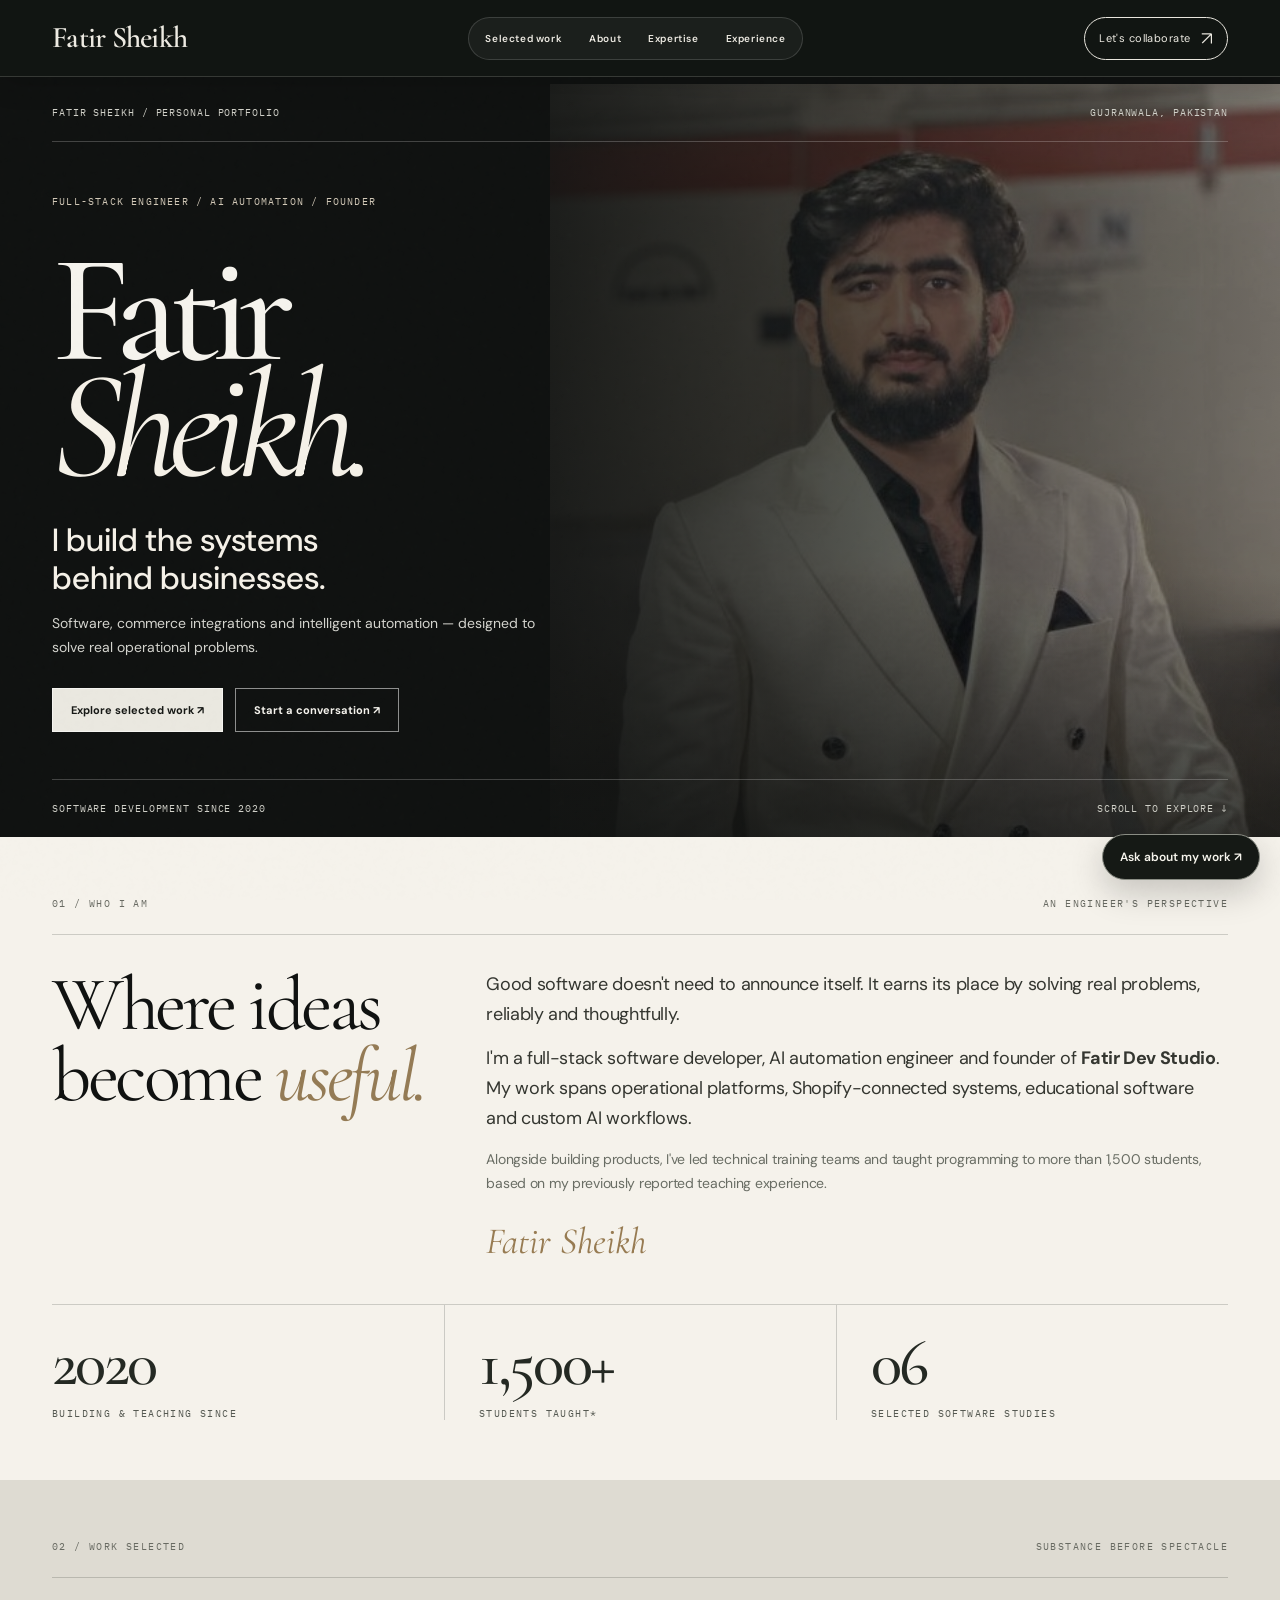
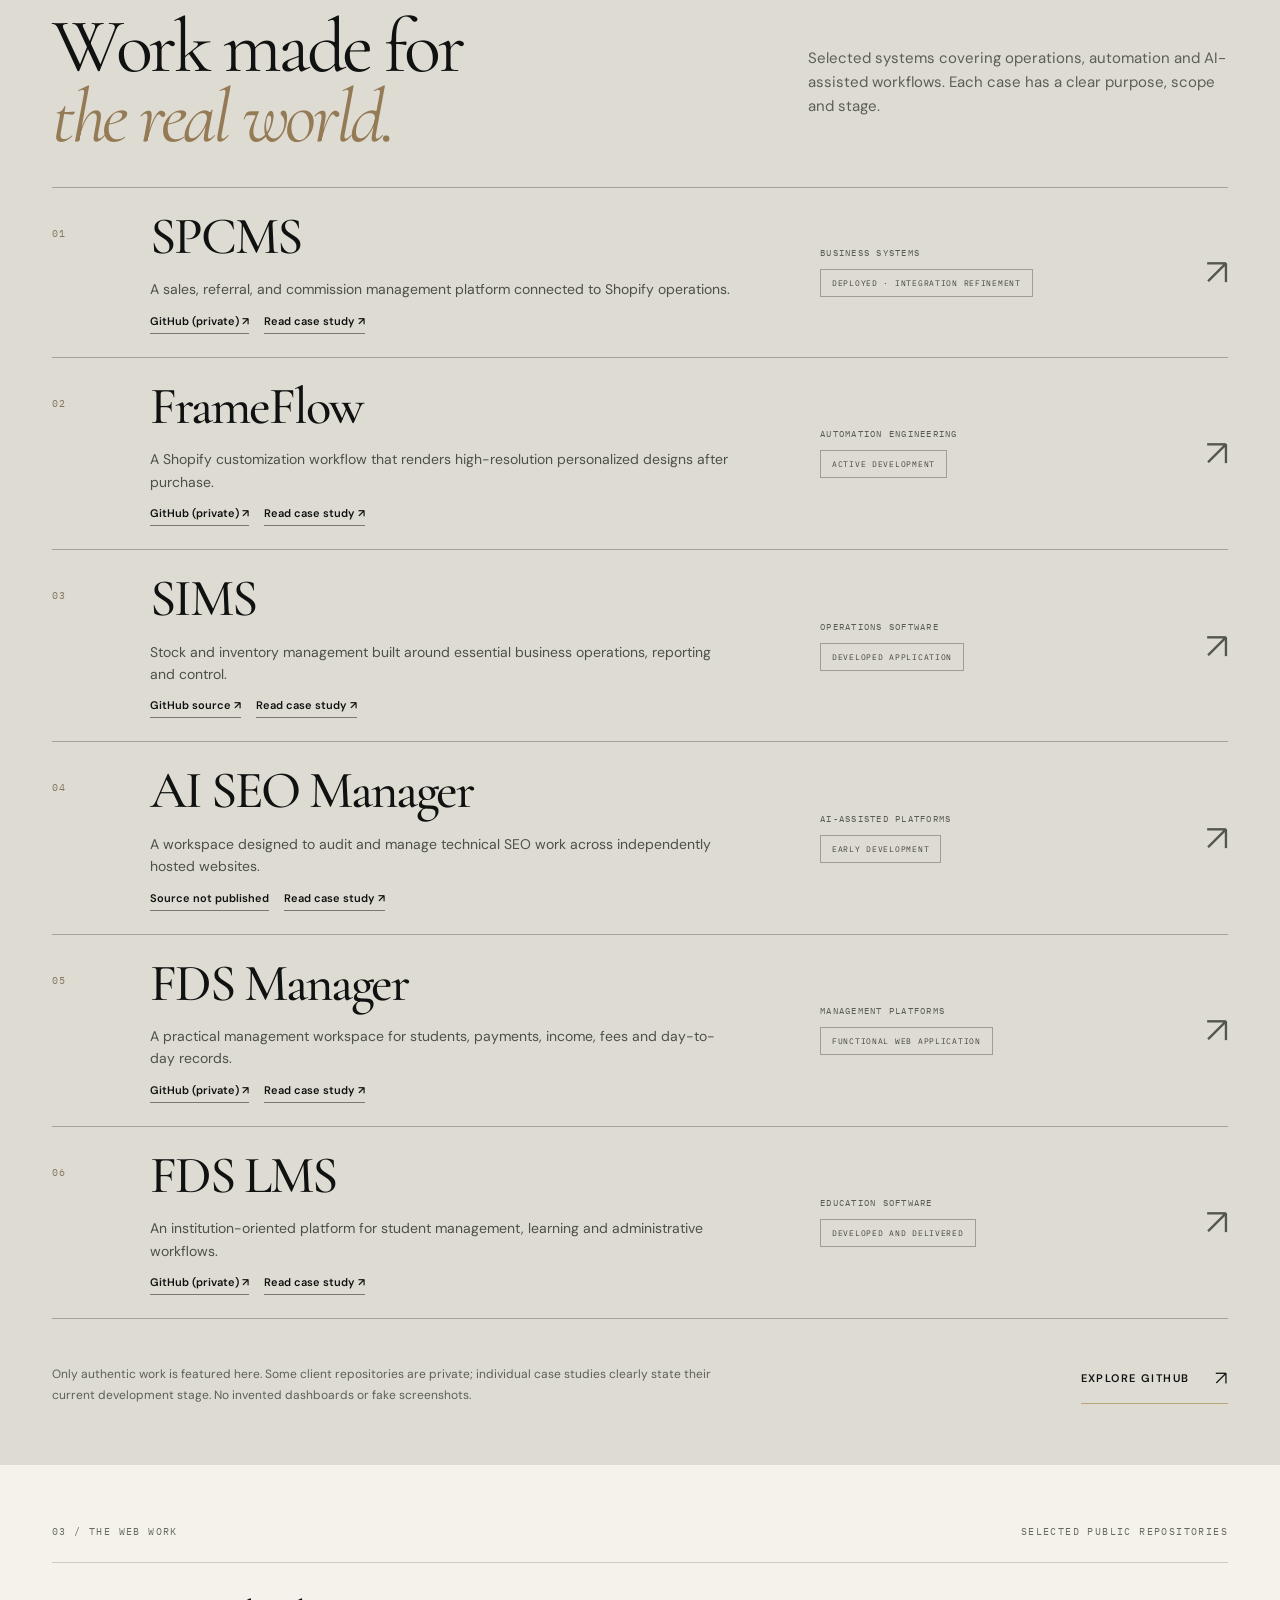
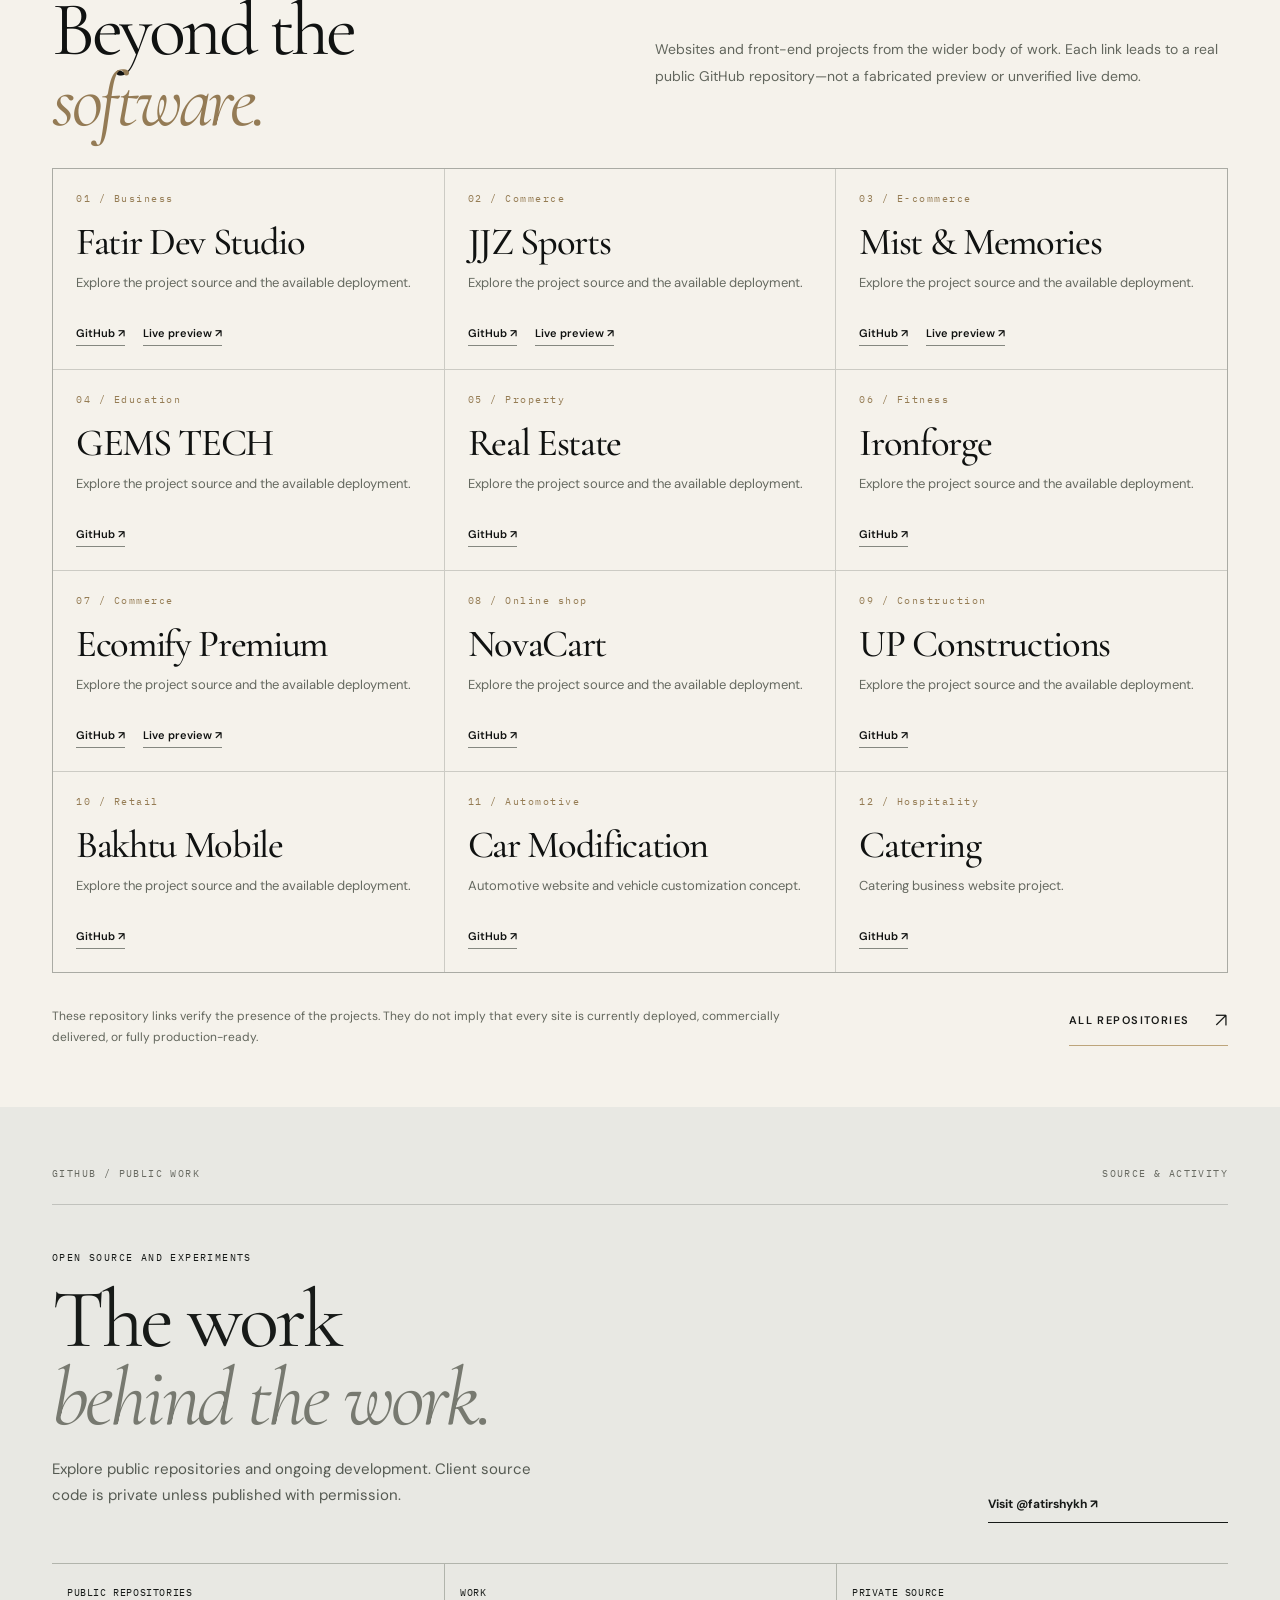
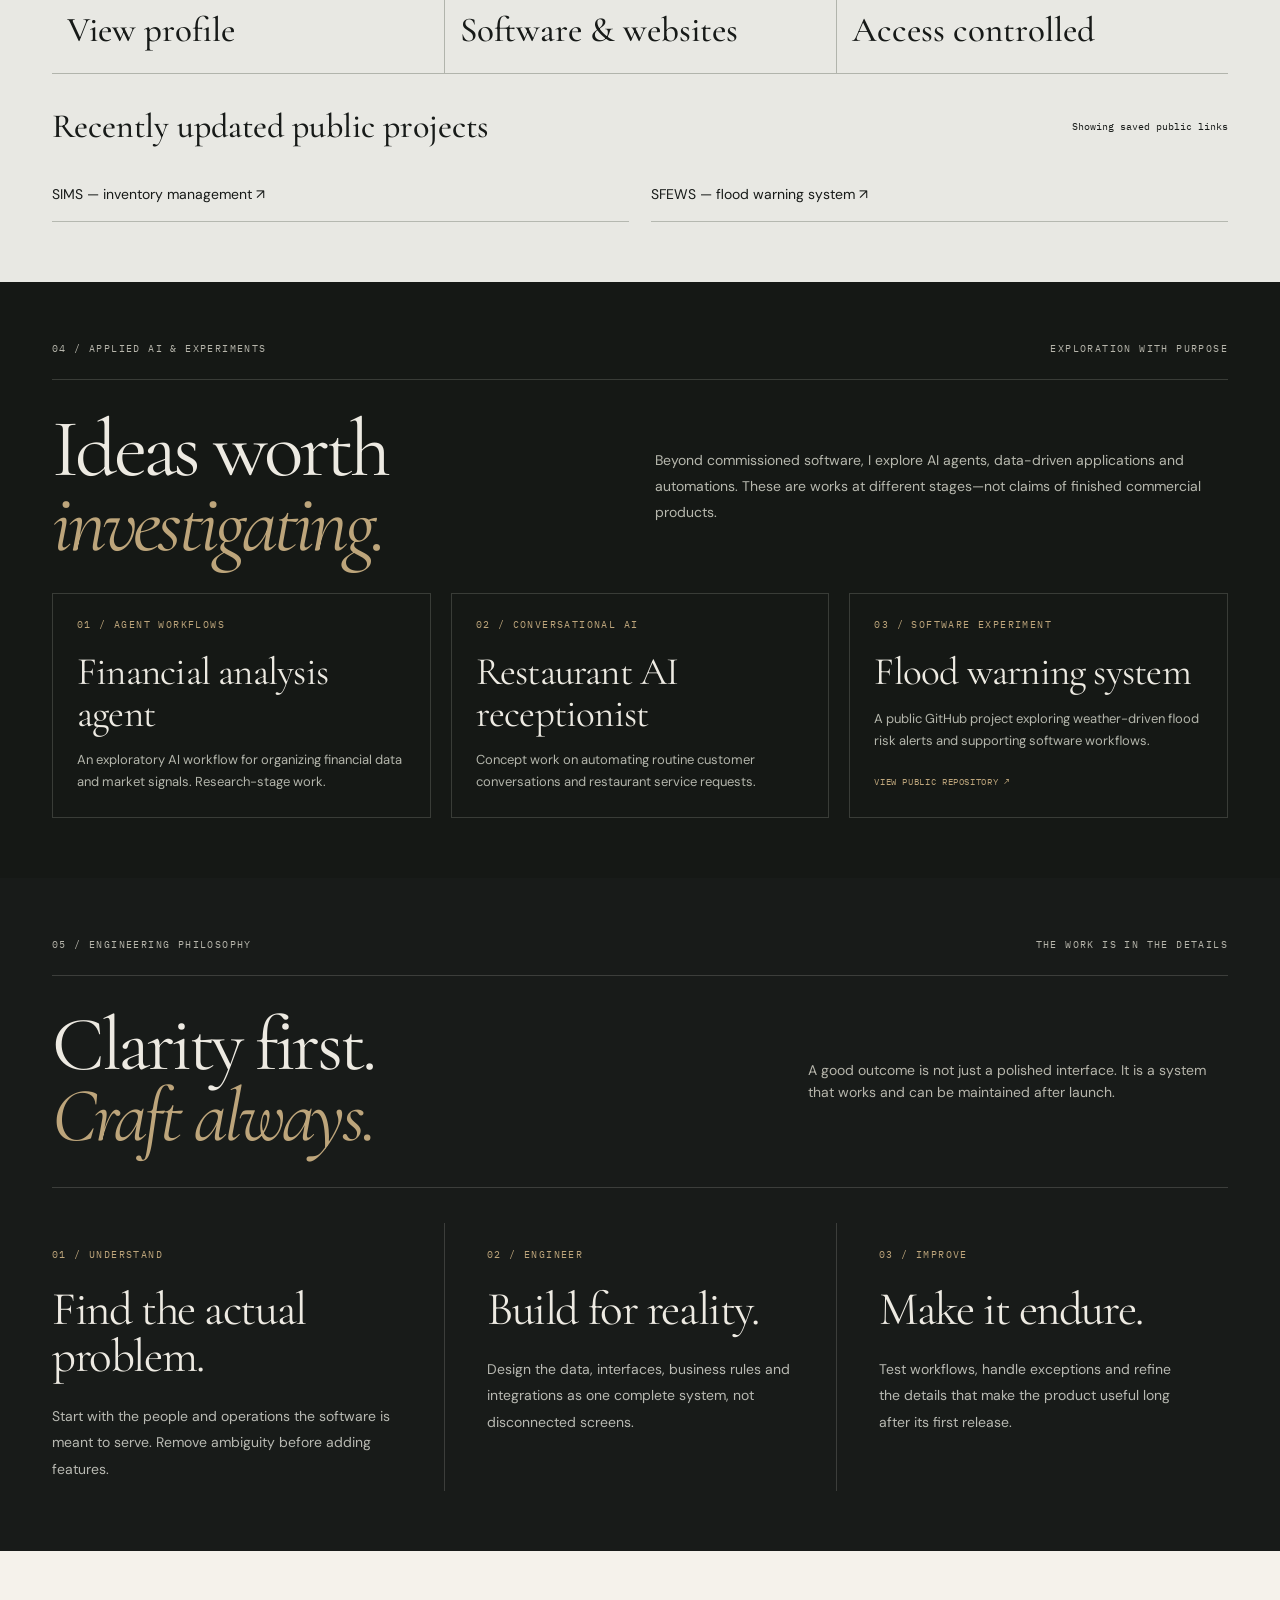
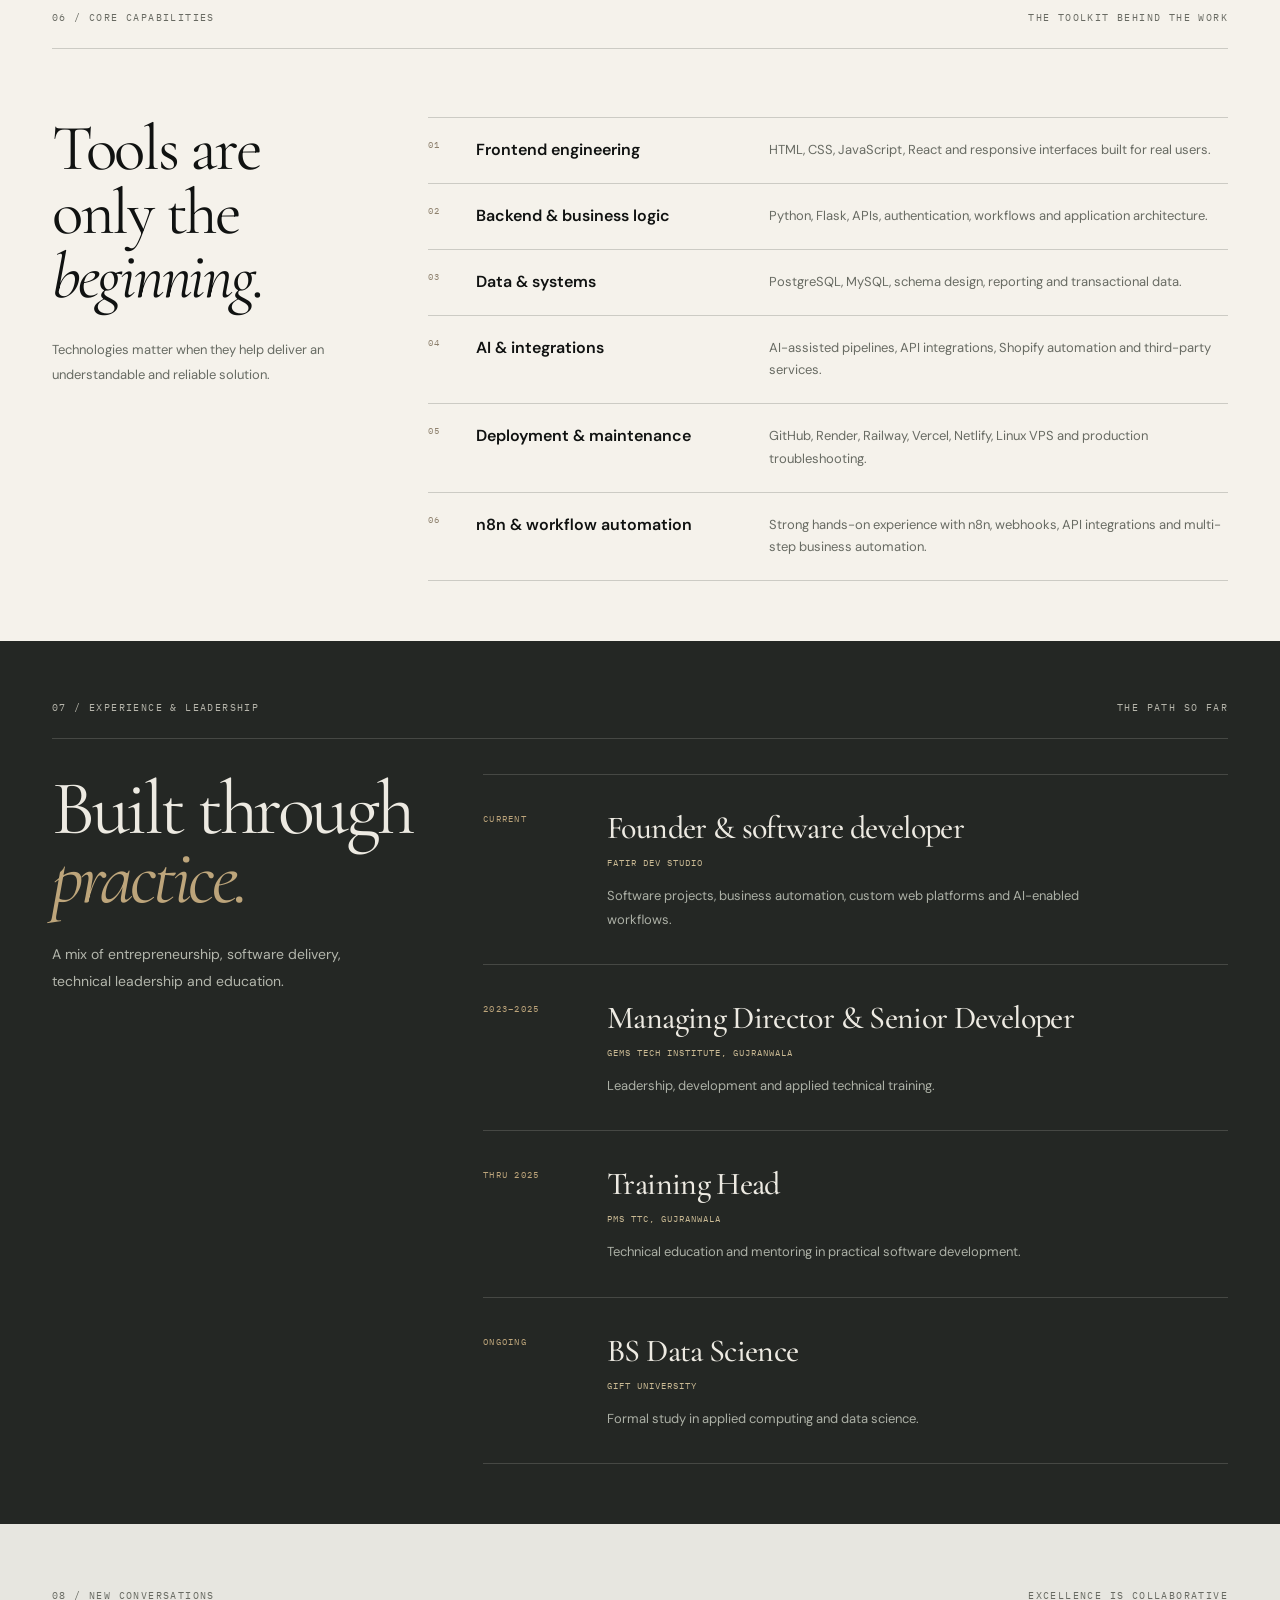
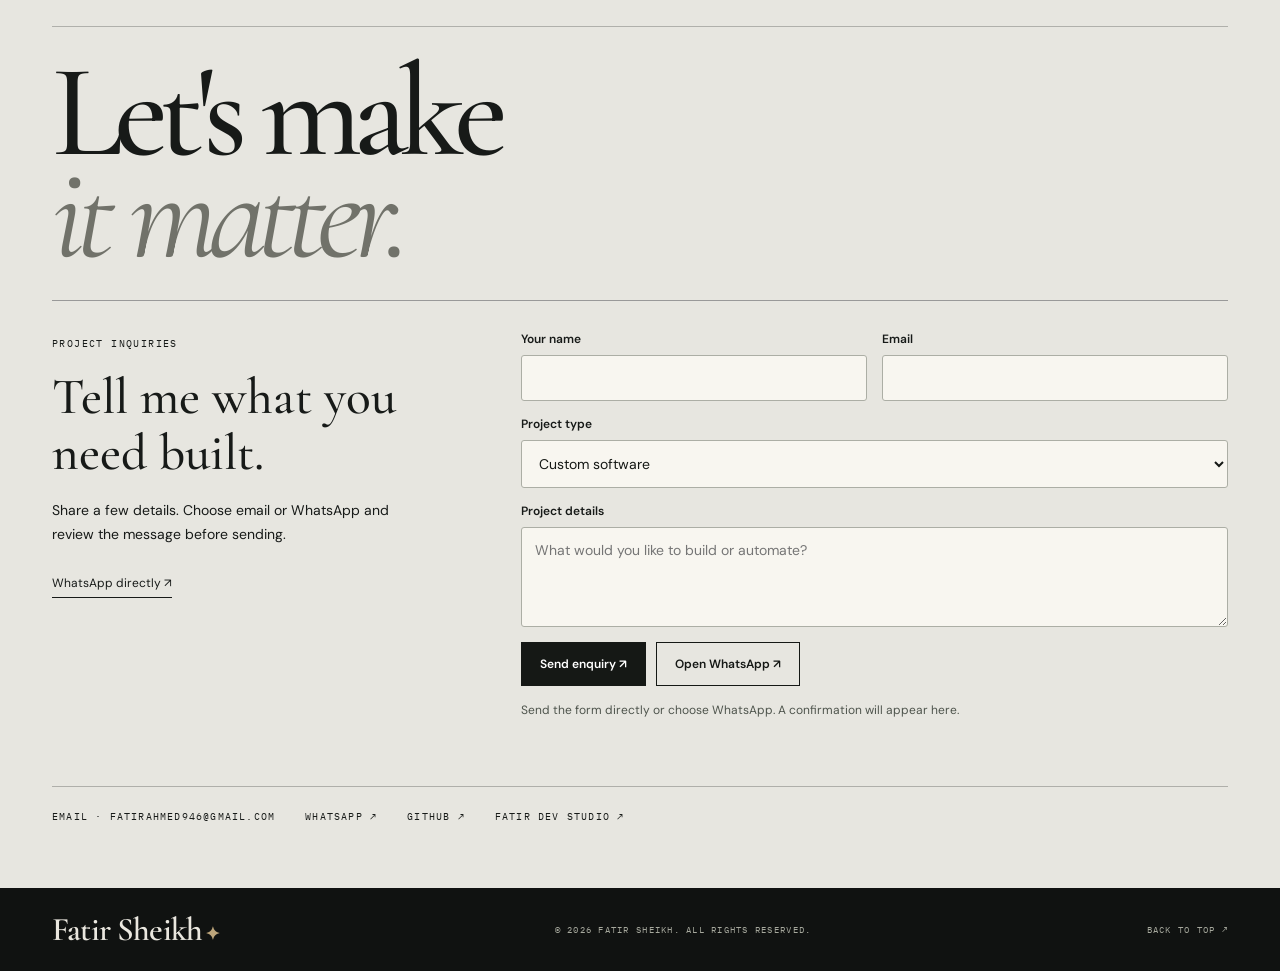
==== index.html @ ef9a8a31 "Launch Fatir Sheikh premium portfolio" ====
<!doctype html>
<html lang="en">
  <head>
    <meta charset="utf-8" />
    <meta name="viewport" content="width=device-width, initial-scale=1" />
    <meta name="theme-color" content="#101211" />
    <title>Fatir Sheikh | Software Engineer, AI Automation &amp; Founder</title>
    <meta
      name="description"
      content="Explore the work of Fatir Sheikh, a software engineer and founder of Fatir Dev Studio. Business software, AI automation, full-stack development and selected case studies."
    />
    <meta name="author" content="Fatir Sheikh" />
    <meta name="robots" content="index,follow,max-image-preview:large" />
    <link rel="canonical" href="https://portfoliofatir.netlify.app/" />
    <meta property="og:type" content="website" />
    <meta
      property="og:site_name"
      content="Fatir Sheikh | Software Engineering"
    />
    <meta
      property="og:title"
      content="Fatir Sheikh | Software Engineer, AI Automation &amp; Founder"
    />
    <meta
      property="og:description"
      content="Explore the work of Fatir Sheikh, a software engineer and founder of Fatir Dev Studio. Business software, AI automation, full-stack development and selected case studies."
    />
    <meta property="og:url" content="https://portfoliofatir.netlify.app/" />
    <meta
      property="og:image"
      content="https://portfoliofatir.netlify.app/assets/img/share-card.png"
    />
    <meta
      property="og:image:alt"
      content="Fatir Sheikh — independent software engineering portfolio"
    />
    <meta name="twitter:card" content="summary_large_image" />
    <meta
      name="twitter:title"
      content="Fatir Sheikh | Software Engineer, AI Automation &amp; Founder"
    />
    <meta
      name="twitter:description"
      content="Explore the work of Fatir Sheikh, a software engineer and founder of Fatir Dev Studio. Business software, AI automation, full-stack development and selected case studies."
    />
    <meta
      name="twitter:image"
      content="https://portfoliofatir.netlify.app/assets/img/share-card.png"
    />
    <link rel="icon" type="image/svg+xml" href="assets/img/favicon.svg" />
    <link rel="preconnect" href="https://fonts.googleapis.com" />
    <link rel="preconnect" href="https://fonts.gstatic.com" crossorigin />
    <link
      href="https://fonts.googleapis.com/css2?family=Cormorant+Garamond:ital,wght@0,400;0,500;0,600;1,400;1,500&family=DM+Sans:wght@400;500;600;700&family=IBM+Plex+Mono:wght@400;500&display=swap"
      rel="stylesheet"
    />
    <link rel="stylesheet" href="assets/css/styles.css" />
    <script type="application/ld+json">
      {
        "@context": "https://schema.org",
        "@graph": [
          {
            "@type": "Person",
            "@id": "https://portfoliofatir.netlify.app/#fatir",
            "name": "Fatir Sheikh",
            "url": "https://portfoliofatir.netlify.app/",
            "email": "fatirahmed946@gmail.com",
            "jobTitle": "Software Engineer and AI Automation Developer",
            "worksFor": {
              "@type": "Organization",
              "name": "Fatir Dev Studio",
              "url": "https://fatirdevstudio.netlify.app/"
            },
            "knowsAbout": [
              "Software engineering",
              "Full-stack development",
              "AI automation",
              "Python",
              "Flask",
              "SQL",
              "JavaScript"
            ],
            "sameAs": ["https://github.com/fatirshykh"]
          },
          {
            "@type": "WebSite",
            "@id": "https://portfoliofatir.netlify.app/#website",
            "url": "https://portfoliofatir.netlify.app/",
            "name": "Fatir Sheikh \u2014 Software Engineer",
            "inLanguage": "en"
          },
          {
            "@type": "ProfilePage",
            "@id": "https://portfoliofatir.netlify.app/#page",
            "url": "https://portfoliofatir.netlify.app/",
            "name": "Fatir Sheikh | Software Engineer, AI Automation & Founder",
            "isPartOf": {
              "@id": "https://portfoliofatir.netlify.app/#website"
            },
            "about": { "@id": "https://portfoliofatir.netlify.app/#fatir" }
          }
        ]
      }
    </script>
  </head>
  <body>
    <a class="skip" href="#main">Skip to content</a>
    <div class="progress" data-progress aria-hidden="true"></div>
    <header class="site-header">
      <div class="container nav-inner">
        <a
          href="index.html#top"
          class="signature"
          aria-label="Fatir Sheikh, home"
          >Fatir Sheikh<span>✦</span></a
        >
        <nav class="nav-links" aria-label="Main navigation">
          <a href="index.html#work">Selected work</a
          ><a href="index.html#about">About</a
          ><a href="index.html#expertise">Expertise</a
          ><a href="index.html#journey">Experience</a>
        </nav>
        <div class="nav-action">
          <a href="index.html#contact" class="nav-contact"
            >Let's collaborate <span aria-hidden="true">↗</span></a
          ><button
            class="menu-toggle"
            aria-label="Open navigation"
            aria-expanded="false"
            aria-controls="mobileLinks"
            data-menu-toggle
          >
            <svg
              width="21"
              height="21"
              viewBox="0 0 21 21"
              fill="none"
              aria-hidden="true"
            >
              <path
                d="M1 7h19M1 14h19"
                stroke="currentColor"
                stroke-width="1.5"
              />
            </svg>
          </button>
        </div>
      </div>
      <nav
        class="mobile-links"
        id="mobileLinks"
        data-mobile-links
        aria-label="Mobile navigation"
      >
        <a href="index.html#work">Selected work</a
        ><a href="index.html#about">About</a
        ><a href="index.html#expertise">Expertise</a
        ><a href="index.html#journey">Experience</a
        ><a href="index.html#contact">Contact</a>
      </nav>
    </header>
    <main id="main">
      <!-- FATIR_V3_SAFE_PATCH -->
      <section class="hero hero-v3" id="top" aria-labelledby="heroTitle">
        <div class="hero-v3-photo">
          <img
            src="assets/img/fatir-portrait.jpeg"
            alt="Fatir Sheikh — software engineer"
            fetchpriority="high"
          />
        </div>
        <div class="hero-v3-shade" aria-hidden="true"></div>
        <div class="container hero-v3-inner">
          <div class="hero-v3-meta">
            <span>FATIR SHEIKH / PERSONAL PORTFOLIO</span
            ><span>GUJRANWALA, PAKISTAN</span>
          </div>
          <div class="hero-v3-copy">
            <span class="hero-v3-label"
              >FULL-STACK ENGINEER / AI AUTOMATION / FOUNDER</span
            >
            <h1 id="heroTitle">Fatir<br /><em>Sheikh.</em></h1>
            <p class="hero-v3-statement">
              I build the systems<br />behind businesses.
            </p>
            <p class="hero-v3-description">
              Software, commerce integrations and intelligent automation —
              designed to solve real operational problems.
            </p>
            <div class="hero-v3-buttons">
              <a href="#work">Explore selected work ↗</a
              ><a href="#contact">Start a conversation ↗</a>
            </div>
          </div>
          <div class="hero-v3-bottom">
            <span>SOFTWARE DEVELOPMENT SINCE 2020</span
            ><span>SCROLL TO EXPLORE ↓</span>
          </div>
        </div>
      </section>
      <section class="intro-section" id="about" aria-labelledby="about-title">
        <div class="container">
          <div class="section-topline">
            <span class="mono">01 / WHO I AM</span
            ><span class="mono">AN ENGINEER'S PERSPECTIVE</span>
          </div>
          <div class="intro-grid">
            <h2 id="about-title" data-reveal>
              Where ideas<br />become <em>useful.</em>
            </h2>
            <div class="intro-content" data-reveal>
              <p>
                Good software doesn't need to announce itself. It earns its
                place by solving real problems, reliably and thoughtfully.
              </p>
              <p>
                I'm a full-stack software developer, AI automation engineer and
                founder of <strong>Fatir Dev Studio</strong>. My work spans
                operational platforms, Shopify-connected systems, educational
                software and custom AI workflows.
              </p>
              <p class="bio-note">
                Alongside building products, I've led technical training teams
                and taught programming to more than 1,500 students, based on my
                previously reported teaching experience.
              </p>
              <div class="intro-signature">Fatir Sheikh</div>
            </div>
          </div>
          <div class="fact-strip">
            <div class="fact">
              <strong>2020</strong
              ><span class="mono">BUILDING & TEACHING SINCE</span>
            </div>
            <div class="fact">
              <strong>1,500+</strong><span class="mono">STUDENTS TAUGHT*</span>
            </div>
            <div class="fact">
              <strong>06</strong
              ><span class="mono">SELECTED SOFTWARE STUDIES</span>
            </div>
          </div>
        </div>
      </section>
      <section class="work-section" id="work" aria-labelledby="work-title">
        <div class="container">
          <div class="section-topline">
            <span class="mono">02 / WORK SELECTED</span
            ><span class="mono">SUBSTANCE BEFORE SPECTACLE</span>
          </div>
          <div class="work-heading">
            <h2 class="heading-editorial" id="work-title" data-reveal>
              Work made for<br /><em>the real world.</em>
            </h2>
            <p data-reveal>
              Selected systems covering operations, automation and AI-assisted
              workflows. Each case has a clear purpose, scope and stage.
            </p>
          </div>
          <div class="project-list">
            <article class="project-entry" data-reveal>
              <span class="project-id mono">01</span>
              <div class="project-main">
                <h3><a href="projects/spcms.html">SPCMS</a></h3>
                <p class="project-subtitle">
                  A sales, referral, and commission management platform
                  connected to Shopify operations.
                </p>
                <div class="project-links">
                  <a
                    target="_blank"
                    rel="noopener noreferrer"
                    href="https://github.com/fatirshykh/spcms-ecomify"
                    >GitHub (private) ↗</a
                  ><a href="projects/spcms.html">Read case study ↗</a>
                </div>
              </div>
              <div class="project-class">
                <span class="mono">Business systems</span
                ><span class="pill">Deployed · integration refinement</span>
              </div>
              <a
                class="project-arrow"
                href="projects/spcms.html"
                aria-label="View SPCMS case study"
                >↗</a
              >
            </article>
            <article class="project-entry" data-reveal>
              <span class="project-id mono">02</span>
              <div class="project-main">
                <h3><a href="projects/frameflow.html">FrameFlow</a></h3>
                <p class="project-subtitle">
                  A Shopify customization workflow that renders high-resolution
                  personalized designs after purchase.
                </p>
                <div class="project-links">
                  <a
                    target="_blank"
                    rel="noopener noreferrer"
                    href="https://github.com/fatirshykh/frameflow"
                    >GitHub (private) ↗</a
                  ><a href="projects/frameflow.html">Read case study ↗</a>
                </div>
              </div>
              <div class="project-class">
                <span class="mono">Automation engineering</span
                ><span class="pill">Active development</span>
              </div>
              <a
                class="project-arrow"
                href="projects/frameflow.html"
                aria-label="View FrameFlow case study"
                >↗</a
              >
            </article>
            <article class="project-entry" data-reveal>
              <span class="project-id mono">03</span>
              <div class="project-main">
                <h3><a href="projects/sims.html">SIMS</a></h3>
                <p class="project-subtitle">
                  Stock and inventory management built around essential business
                  operations, reporting and control.
                </p>
                <div class="project-links">
                  <a
                    target="_blank"
                    rel="noopener noreferrer"
                    href="https://github.com/fatirshykh/SIMS"
                    >GitHub source ↗</a
                  ><a href="projects/sims.html">Read case study ↗</a>
                </div>
              </div>
              <div class="project-class">
                <span class="mono">Operations software</span
                ><span class="pill">Developed application</span>
              </div>
              <a
                class="project-arrow"
                href="projects/sims.html"
                aria-label="View SIMS case study"
                >↗</a
              >
            </article>
            <article class="project-entry" data-reveal>
              <span class="project-id mono">04</span>
              <div class="project-main">
                <h3>
                  <a href="projects/ai-seo-manager.html">AI SEO Manager</a>
                </h3>
                <p class="project-subtitle">
                  A workspace designed to audit and manage technical SEO work
                  across independently hosted websites.
                </p>
                <div class="project-links">
                  <span>Source not published</span
                  ><a href="projects/ai-seo-manager.html">Read case study ↗</a>
                </div>
              </div>
              <div class="project-class">
                <span class="mono">AI-assisted platforms</span
                ><span class="pill">Early development</span>
              </div>
              <a
                class="project-arrow"
                href="projects/ai-seo-manager.html"
                aria-label="View AI SEO Manager case study"
                >↗</a
              >
            </article>
            <article class="project-entry" data-reveal>
              <span class="project-id mono">05</span>
              <div class="project-main">
                <h3><a href="projects/fds-manager.html">FDS Manager</a></h3>
                <p class="project-subtitle">
                  A practical management workspace for students, payments,
                  income, fees and day-to-day records.
                </p>
                <div class="project-links">
                  <a
                    target="_blank"
                    rel="noopener noreferrer"
                    href="https://github.com/fatirshykh/fds_ec"
                    >GitHub (private) ↗</a
                  ><a href="projects/fds-manager.html">Read case study ↗</a>
                </div>
              </div>
              <div class="project-class">
                <span class="mono">Management platforms</span
                ><span class="pill">Functional web application</span>
              </div>
              <a
                class="project-arrow"
                href="projects/fds-manager.html"
                aria-label="View FDS Manager case study"
                >↗</a
              >
            </article>
            <article class="project-entry" data-reveal>
              <span class="project-id mono">06</span>
              <div class="project-main">
                <h3><a href="projects/lms.html">FDS LMS</a></h3>
                <p class="project-subtitle">
                  An institution-oriented platform for student management,
                  learning and administrative workflows.
                </p>
                <div class="project-links">
                  <a
                    target="_blank"
                    rel="noopener noreferrer"
                    href="https://github.com/fatirshykh/lms_fds_ecomify"
                    >GitHub (private) ↗</a
                  ><a href="projects/lms.html">Read case study ↗</a>
                </div>
              </div>
              <div class="project-class">
                <span class="mono">Education software</span
                ><span class="pill">Developed and delivered</span>
              </div>
              <a
                class="project-arrow"
                href="projects/lms.html"
                aria-label="View FDS LMS case study"
                >↗</a
              >
            </article>
          </div>
          <div class="work-footer">
            <p>
              Only authentic work is featured here. Some client repositories are
              private; individual case studies clearly state their current
              development stage. No invented dashboards or fake screenshots.
            </p>
            <a
              href="https://github.com/fatirshykh"
              rel="noopener noreferrer"
              target="_blank"
              class="subtle-link"
              >Explore GitHub <span aria-hidden="true">↗</span></a
            >
          </div>
        </div>
      </section>
      <section class="web-work" id="web-work" aria-labelledby="webwork-title">
        <div class="container">
          <div class="section-topline">
            <span class="mono">03 / THE WEB WORK</span
            ><span class="mono">SELECTED PUBLIC REPOSITORIES</span>
          </div>
          <div class="web-head">
            <h2 id="webwork-title" data-reveal>
              Beyond the<br /><em>software.</em>
            </h2>
            <p data-reveal>
              Websites and front-end projects from the wider body of work. Each
              link leads to a real public GitHub repository—not a fabricated
              preview or unverified live demo.
            </p>
          </div>
          <div class="web-grid">
            <article class="web-card" data-reveal>
              <div class="index">01 / Business</div>
              <h3>Fatir Dev Studio</h3>
              <p>Explore the project source and the available deployment.</p>
              <div class="web-links">
                <a
                  href="https://github.com/fatirshykh/fatirdevstudio"
                  target="_blank"
                  rel="noopener noreferrer"
                  >GitHub ↗</a
                ><a
                  href="https://fatirdevstudio.netlify.app/"
                  target="_blank"
                  rel="noopener noreferrer"
                  >Live preview ↗</a
                >
              </div>
            </article>
            <article class="web-card" data-reveal>
              <div class="index">02 / Commerce</div>
              <h3>JJZ Sports</h3>
              <p>Explore the project source and the available deployment.</p>
              <div class="web-links">
                <a
                  href="https://github.com/fatirshykh/jjzsports"
                  target="_blank"
                  rel="noopener noreferrer"
                  >GitHub ↗</a
                ><a
                  href="https://jjzsports.vercel.app/"
                  target="_blank"
                  rel="noopener noreferrer"
                  >Live preview ↗</a
                >
              </div>
            </article>
            <article class="web-card" data-reveal>
              <div class="index">03 / E-commerce</div>
              <h3>Mist &amp; Memories</h3>
              <p>Explore the project source and the available deployment.</p>
              <div class="web-links">
                <a
                  href="https://github.com/fatirshykh/mistandmemories"
                  target="_blank"
                  rel="noopener noreferrer"
                  >GitHub ↗</a
                ><a
                  href="https://mistandmemories.vercel.app/"
                  target="_blank"
                  rel="noopener noreferrer"
                  >Live preview ↗</a
                >
              </div>
            </article>
            <article class="web-card" data-reveal>
              <div class="index">04 / Education</div>
              <h3>GEMS TECH</h3>
              <p>Explore the project source and the available deployment.</p>
              <div class="web-links">
                <a
                  href="https://github.com/fatirshykh/gemsTech"
                  target="_blank"
                  rel="noopener noreferrer"
                  >GitHub ↗</a
                >
              </div>
            </article>
            <article class="web-card" data-reveal>
              <div class="index">05 / Property</div>
              <h3>Real Estate</h3>
              <p>Explore the project source and the available deployment.</p>
              <div class="web-links">
                <a
                  href="https://github.com/fatirshykh/realEstate"
                  target="_blank"
                  rel="noopener noreferrer"
                  >GitHub ↗</a
                >
              </div>
            </article>
            <article class="web-card" data-reveal>
              <div class="index">06 / Fitness</div>
              <h3>Ironforge</h3>
              <p>Explore the project source and the available deployment.</p>
              <div class="web-links">
                <a
                  href="https://github.com/fatirshykh/ironforge"
                  target="_blank"
                  rel="noopener noreferrer"
                  >GitHub ↗</a
                >
              </div>
            </article>
            <article class="web-card" data-reveal>
              <div class="index">07 / Commerce</div>
              <h3>Ecomify Premium</h3>
              <p>Explore the project source and the available deployment.</p>
              <div class="web-links">
                <a
                  href="https://github.com/fatirshykh/ecomify-premium-web"
                  target="_blank"
                  rel="noopener noreferrer"
                  >GitHub ↗</a
                ><a
                  href="https://ecomify-premium-web.vercel.app/"
                  target="_blank"
                  rel="noopener noreferrer"
                  >Live preview ↗</a
                >
              </div>
            </article>
            <article class="web-card" data-reveal>
              <div class="index">08 / Online shop</div>
              <h3>NovaCart</h3>
              <p>Explore the project source and the available deployment.</p>
              <div class="web-links">
                <a
                  href="https://github.com/fatirshykh/novaCart"
                  target="_blank"
                  rel="noopener noreferrer"
                  >GitHub ↗</a
                >
              </div>
            </article>
            <article class="web-card" data-reveal>
              <div class="index">09 / Construction</div>
              <h3>UP Constructions</h3>
              <p>Explore the project source and the available deployment.</p>
              <div class="web-links">
                <a
                  href="https://github.com/fatirshykh/UpConstructions"
                  target="_blank"
                  rel="noopener noreferrer"
                  >GitHub ↗</a
                >
              </div>
            </article>
            <article class="web-card" data-reveal>
              <div class="index">10 / Retail</div>
              <h3>Bakhtu Mobile</h3>
              <p>Explore the project source and the available deployment.</p>
              <div class="web-links">
                <a
                  href="https://github.com/fatirshykh/bakhtumobile"
                  target="_blank"
                  rel="noopener noreferrer"
                  >GitHub ↗</a
                >
              </div>
            </article>
          <article class="web-card" data-reveal>
  <div class="index">11 / Automotive</div>
  <h3>Car Modification</h3>
  <p>Automotive website and vehicle customization concept.</p>
  <div class="web-links">
    <a href="https://github.com/fatirshykh/CarModification" target="_blank" rel="noopener noreferrer">GitHub ↗</a>
  </div>
</article>
<article class="web-card" data-reveal>
  <div class="index">12 / Hospitality</div>
  <h3>Catering</h3>
  <p>Catering business website project.</p>
  <div class="web-links">
    <a href="https://github.com/fatirshykh/catering" target="_blank" rel="noopener noreferrer">GitHub ↗</a>
  </div>
</article>
</div>
          <div class="web-note">
            <p>
              These repository links verify the presence of the projects. They
              do not imply that every site is currently deployed, commercially
              delivered, or fully production-ready.
            </p>
            <a
              class="subtle-link"
              href="https://github.com/fatirshykh?tab=repositories"
              target="_blank"
              rel="noopener noreferrer"
              >All repositories <span aria-hidden="true">↗</span></a
            >
          </div>
        </div>
      </section>
      <section class="github-section" id="github" aria-labelledby="githubTitle">
        <div class="container">
          <div class="section-topline">
            <span class="mono">GITHUB / PUBLIC WORK</span
            ><span class="mono">SOURCE & ACTIVITY</span>
          </div>
          <div class="github-top">
            <div>
              <span class="mono">OPEN SOURCE AND EXPERIMENTS</span>
              <h2 id="githubTitle">The work<br /><em>behind the work.</em></h2>
              <p>
                Explore public repositories and ongoing development. Client
                source code is private unless published with permission.
              </p>
            </div>
            <a
              class="github-profile"
              href="https://github.com/fatirshykh"
              target="_blank"
              rel="noopener noreferrer"
              >Visit @fatirshykh ↗</a
            >
          </div>
          <div class="github-numbers">
            <div>
              <span>PUBLIC REPOSITORIES</span
              ><strong data-github-count>View profile</strong>
            </div>
            <div><span>WORK</span><strong>Software & websites</strong></div>
            <div>
              <span>PRIVATE SOURCE</span><strong>Access controlled</strong>
            </div>
          </div>
          <div class="github-list-heading">
            <h3>Recently updated public projects</h3>
            <small data-github-status>Loading when connected</small>
          </div>
          <div class="github-list" data-github-list>
            <a
              href="https://github.com/fatirshykh/SIMS"
              target="_blank"
              rel="noopener noreferrer"
              >SIMS — inventory management ↗</a
            >
            <a
              href="https://github.com/fatirshykh/SFEWS"
              target="_blank"
              rel="noopener noreferrer"
              >SFEWS — flood warning system ↗</a
            >
          </div>
        </div>
      </section>
      <section class="lab-section" id="ai-lab" aria-labelledby="lab-title">
        <div class="container">
          <div class="section-topline light">
            <span class="mono">04 / APPLIED AI & EXPERIMENTS</span
            ><span class="mono">EXPLORATION WITH PURPOSE</span>
          </div>
          <div class="lab-head">
            <h2 id="lab-title" data-reveal>
              Ideas worth<br /><em>investigating.</em>
            </h2>
            <p data-reveal>
              Beyond commissioned software, I explore AI agents, data-driven
              applications and automations. These are works at different
              stages—not claims of finished commercial products.
            </p>
          </div>
          <div class="lab-list">
            <article class="lab-item" data-reveal>
              <span class="mono">01 / AGENT WORKFLOWS</span>
              <h3>Financial analysis agent</h3>
              <p>
                An exploratory AI workflow for organizing financial data and
                market signals. Research-stage work.
              </p>
            </article>
            <article class="lab-item" data-reveal>
              <span class="mono">02 / CONVERSATIONAL AI</span>
              <h3>Restaurant AI receptionist</h3>
              <p>
                Concept work on automating routine customer conversations and
                restaurant service requests.
              </p>
            </article>
            <article class="lab-item" data-reveal>
              <span class="mono">03 / SOFTWARE EXPERIMENT</span>
              <h3>Flood warning system</h3>
              <p>
                A public GitHub project exploring weather-driven flood risk
                alerts and supporting software workflows.
              </p>
              <a
                class="lab-link"
                href="https://github.com/fatirshykh/SFEWS"
                target="_blank"
                rel="noopener noreferrer"
                >View public repository ↗</a
              >
            </article>
          </div>
        </div>
      </section>
      <section class="approach-section" aria-labelledby="approach-title">
        <div class="container">
          <div class="section-topline light">
            <span class="mono">05 / ENGINEERING PHILOSOPHY</span
            ><span class="mono">THE WORK IS IN THE DETAILS</span>
          </div>
          <div class="approach-heading">
            <h2 class="heading-editorial" id="approach-title" data-reveal>
              Clarity first.<br /><em>Craft always.</em>
            </h2>
            <p data-reveal>
              A good outcome is not just a polished interface. It is a system
              that works and can be maintained after launch.
            </p>
          </div>
          <div class="approach-grid">
            <article class="approach-item" data-reveal>
              <span class="num mono">01 / UNDERSTAND</span>
              <h3>Find the actual problem.</h3>
              <p>
                Start with the people and operations the software is meant to
                serve. Remove ambiguity before adding features.
              </p>
            </article>
            <article class="approach-item" data-reveal>
              <span class="num mono">02 / ENGINEER</span>
              <h3>Build for reality.</h3>
              <p>
                Design the data, interfaces, business rules and integrations as
                one complete system, not disconnected screens.
              </p>
            </article>
            <article class="approach-item" data-reveal>
              <span class="num mono">03 / IMPROVE</span>
              <h3>Make it endure.</h3>
              <p>
                Test workflows, handle exceptions and refine the details that
                make the product useful long after its first release.
              </p>
            </article>
          </div>
        </div>
      </section>
      <section
        class="capabilities"
        id="expertise"
        aria-labelledby="expertise-title"
      >
        <div class="container">
          <div class="section-topline">
            <span class="mono">06 / CORE CAPABILITIES</span
            ><span class="mono">THE TOOLKIT BEHIND THE WORK</span>
          </div>
          <div class="cap-grid">
            <div class="cap-intro" data-reveal>
              <h2 id="expertise-title">
                Tools are<br />only the<br /><em>beginning.</em>
              </h2>
              <p>
                Technologies matter when they help deliver an understandable and
                reliable solution.
              </p>
            </div>
            <div class="cap-stack">
              <div class="cap-row" data-reveal>
                <span>01</span>
                <h3>Frontend engineering</h3>
                <p>
                  HTML, CSS, JavaScript, React and responsive interfaces built
                  for real users.
                </p>
              </div>
              <div class="cap-row" data-reveal>
                <span>02</span>
                <h3>Backend & business logic</h3>
                <p>
                  Python, Flask, APIs, authentication, workflows and application
                  architecture.
                </p>
              </div>
              <div class="cap-row" data-reveal>
                <span>03</span>
                <h3>Data & systems</h3>
                <p>
                  PostgreSQL, MySQL, schema design, reporting and transactional
                  data.
                </p>
              </div>
              <div class="cap-row" data-reveal>
                <span>04</span>
                <h3>AI & integrations</h3>
                <p>
                  AI-assisted pipelines, API integrations, Shopify automation
                  and third-party services.
                </p>
              </div>
              <div class="cap-row" data-reveal>
                <span>05</span>
                <h3>Deployment & maintenance</h3>
                <p>
                  GitHub, Render, Railway, Vercel, Netlify, Linux VPS and
                  production troubleshooting.
                </p>
              </div>
<div class="cap-row" data-reveal><span>06</span><h3>n8n & workflow automation</h3><p>Strong hands-on experience with n8n, webhooks, API integrations and multi-step business automation.</p></div>
            </div>
          </div>
        </div>
      </section>
      <section class="journey" id="journey" aria-labelledby="journey-title">
        <div class="container">
          <div class="section-topline light">
            <span class="mono">07 / EXPERIENCE & LEADERSHIP</span
            ><span class="mono">THE PATH SO FAR</span>
          </div>
          <div class="journey-grid">
            <div class="journey-copy" data-reveal>
              <h2 id="journey-title">Built through<br /><em>practice.</em></h2>
              <p>
                A mix of entrepreneurship, software delivery, technical
                leadership and education.
              </p>
            </div>
            <div class="journey-list">
              <article class="journey-item" data-reveal>
                <span class="mono">CURRENT</span>
                <div>
                  <h3>Founder & software developer</h3>
                  <div class="place">Fatir Dev Studio</div>
                  <p>
                    Software projects, business automation, custom web platforms
                    and AI-enabled workflows.
                  </p>
                </div>
              </article>
              <article class="journey-item" data-reveal>
                <span class="mono">2023–2025</span>
                <div>
                  <h3>Managing Director & Senior Developer</h3>
                  <div class="place">GEMS TECH Institute, Gujranwala</div>
                  <p>Leadership, development and applied technical training.</p>
                </div>
              </article>
              <article class="journey-item" data-reveal>
                <span class="mono">THRU 2025</span>
                <div>
                  <h3>Training Head</h3>
                  <div class="place">PMS TTC, Gujranwala</div>
                  <p>
                    Technical education and mentoring in practical software
                    development.
                  </p>
                </div>
              </article>
              <article class="journey-item" data-reveal>
                <span class="mono">ONGOING</span>
                <div>
                  <h3>BS Data Science</h3>
                  <div class="place">GIFT University</div>
                  <p>Formal study in applied computing and data science.</p>
                </div>
              </article>
            </div>
          </div>
        </div>
      </section>
      <section class="contact" id="contact" aria-labelledby="contact-title">
        <div class="container">
          <div class="section-topline">
            <span class="mono">08 / NEW CONVERSATIONS</span
            ><span class="mono">EXCELLENCE IS COLLABORATIVE</span>
          </div>
          <div class="contact-heading" data-reveal>
            <h2 id="contact-title">Let's make<br /><em>it matter.</em></h2>
          </div>
          <!-- FATIR_V4_STABLE -->
<div class="contact-workspace">
  <div class="contact-copy">
    <span class="mono">PROJECT INQUIRIES</span>
    <h3>Tell me what you need built.</h3>
    <p>Share a few details. Choose email or WhatsApp and review the message before sending.</p>
    <a href="https://wa.me/923348122659" target="_blank" rel="noopener noreferrer">WhatsApp directly ↗</a>
  </div>

  <form id="fatirContactForm" class="contact-form" method="POST" action="https://api.web3forms.com/submit"><input type="hidden" name="access_key" value="bf23436b-3e0a-4acf-b1ee-271481d043df"><input type="hidden" name="subject" value="New Fatir Sheikh Portfolio Enquiry"><input type="hidden" name="from_name" value="Fatir Sheikh Portfolio"><input type="checkbox" name="botcheck" style="display:none" tabindex="-1" aria-hidden="true">
    <div class="contact-two">
      <label>Your name
        <input name="name" id="fatirName" required maxlength="90" autocomplete="name">
      </label>
      <label>Email
        <input name="email" id="fatirEmail" type="email" required maxlength="130" autocomplete="email">
      </label>
    </div>

    <label>Project type
      <select name="project_type" id="fatirType">
        <option>Custom software</option>
        <option>AI / n8n automation</option>
        <option>Website development</option>
        <option>Other enquiry</option>
      </select>
    </label>

    <label>Project details
      <textarea name="message" id="fatirMessage" rows="4" minlength="15" maxlength="1800" required placeholder="What would you like to build or automate?"></textarea>
    </label>

    <div class="contact-actions">
      <button type="submit">Send enquiry ↗</button>
      <button id="fatirWhatsApp" type="button">Open WhatsApp ↗</button>
    </div>

    <p class="contact-note" id="fatirFormStatus" role="status">
      Send the form directly or choose WhatsApp. A confirmation will appear here.
    </p>
  </form>
</div>
          <div class="contact-links">
            <a href="mailto:fatirahmed946@gmail.com"
              >Email · fatirahmed946@gmail.com</a
            ><a
              href="https://wa.me/923348122659"
              target="_blank"
              rel="noopener noreferrer"
              >WhatsApp ↗</a
            ><a
              href="https://github.com/fatirshykh"
              target="_blank"
              rel="noopener noreferrer"
              >GitHub ↗</a
            ><a
              href="https://fatirdevstudio.netlify.app/"
              target="_blank"
              rel="noopener noreferrer"
              >Fatir Dev Studio ↗</a
            >
          </div>
        </div>
      </section>
    </main>
    <footer class="footer">
      <div class="container footer-inner">
        <a class="signature" href="index.html#top">Fatir Sheikh<span>✦</span></a
        ><span class="mono"
          >© <span data-year>2026</span> FATIR SHEIKH. ALL RIGHTS
          RESERVED.</span
        ><a class="mono" href="#top">BACK TO TOP ↗</a>
      </div>
    </footer>
    <script defer src="assets/js/main.js"></script>
  <div class="fatir-chat">
  <button class="chat-toggle" id="fatirChatToggle" type="button" aria-controls="fatirChatPanel" aria-expanded="false">
    Ask about my work ↗
  </button>

  <section class="chat-panel" id="fatirChatPanel" aria-label="Portfolio guide" hidden>
    <div class="chat-head">
      <div>
        <strong>Portfolio guide</strong>
        <small>Automated answers · not live chat</small>
      </div>
      <button id="fatirChatClose" type="button" aria-label="Close chat">×</button>
    </div>

    <div class="chat-log" id="fatirChatLog" role="log" aria-live="polite"></div>

    <div class="chat-quick">
      <button type="button" data-question="software">Software</button>
      <button type="button" data-question="skills">Skills</button>
      <button type="button" data-question="contact">Contact</button>
    </div>

    <form class="chat-send" id="fatirChatForm">
      <input id="fatirChatInput" aria-label="Your question" required maxlength="250" placeholder="Ask about projects or skills">
      <button type="submit" aria-label="Send question">↗</button>
    </form>

    <div class="chat-links">
      <a href="https://wa.me/923348122659" target="_blank" rel="noopener noreferrer">WhatsApp</a>
      <a href="mailto:fatirahmed946@gmail.com">Email</a>
    </div>
  </section>
</div><script defer src="assets/js/portfolio-v5.js"></script></body>
</html>
---- assets/css/styles.css ----
:root {
  --ink: #101211;
  --charcoal: #181b19;
  --coal: #202320;
  --ivory: #edeae2;
  --paper: #f5f2eb;
  --mist: #b6b5ab;
  --gold: #bda57b;
  --gold-bright: #d1bb91;
  --line: rgba(237, 234, 226, 0.17);
  --line-dark: rgba(19, 22, 20, 0.18);
  --max: 1424px;
  --serif: "Cormorant Garamond", Georgia, "Times New Roman", serif;
  --sans: "DM Sans", Arial, sans-serif;
  --mono: "IBM Plex Mono", monospace;
}
*,
*:before,
*:after {
  box-sizing: border-box;
}
html {
  scroll-behavior: smooth;
  scroll-padding-top: 95px;
}
body {
  margin: 0;
  background: var(--ink);
  color: var(--ivory);
  font-family: var(--sans);
  -webkit-font-smoothing: antialiased;
}
a {
  color: inherit;
  text-decoration: none;
}
button {
  font: inherit;
}
img {
  max-width: 100%;
  display: block;
}
::selection {
  background: var(--gold);
  color: var(--ink);
}
:focus-visible {
  outline: 2px solid var(--gold-bright);
  outline-offset: 5px;
}
.container {
  width: min(calc(100% - 104px), var(--max));
  margin: 0 auto;
}
.mono {
  font-family: var(--mono);
  font-size: 10px;
  letter-spacing: 0.14em;
  text-transform: uppercase;
}
.dim {
  color: var(--mist);
}
.gold {
  color: var(--gold);
}
.line-separator {
  height: 1px;
  background: var(--line);
}
.skip {
  position: absolute;
  transform: translateY(-200%);
  background: white;
  color: #101211;
  padding: 14px;
  z-index: 999;
}
.skip:focus {
  transform: translateY(0);
}
.site-header {
  position: fixed;
  top: 0;
  left: 0;
  right: 0;
  z-index: 80;
  border-bottom: 1px solid var(--line);
  background: rgba(16, 18, 17, 0.94);
  backdrop-filter: blur(18px);
  -webkit-backdrop-filter: blur(18px);
  transition:
    background 0.3s,
    box-shadow 0.3s;
}
.site-header.is-scrolled {
  box-shadow: 0 11px 55px rgba(0, 0, 0, 0.14);
}
.nav-inner {
  height: 84px;
  display: flex;
  align-items: center;
  justify-content: space-between;
  gap: 28px;
}
.signature {
  font-family: var(--serif);
  font-weight: 600;
  font-size: 33px;
  line-height: 1;
  letter-spacing: -0.025em;
  white-space: nowrap;
}
.signature span {
  font-family: var(--sans);
  color: var(--gold);
  font-size: 18px;
  margin-left: 3px;
}
.nav-links {
  display: flex;
  align-items: center;
  gap: 46px;
}
.nav-links a,
.nav-link {
  font-size: 11px;
  text-transform: uppercase;
  letter-spacing: 0.18em;
  font-weight: 600;
  transition: color 0.25s;
}
.nav-links a:hover,
.nav-link:hover {
  color: var(--gold);
}
.nav-action {
  display: flex;
  gap: 16px;
  align-items: center;
}
.nav-contact {
  display: flex;
  gap: 20px;
  align-items: center;
  padding: 12px 0;
  font-size: 11px;
  text-transform: uppercase;
  letter-spacing: 0.15em;
  border-bottom: 1px solid var(--gold);
}
.nav-contact span {
  font-size: 19px;
  font-weight: 300;
  line-height: 1;
  transition: transform 0.25s;
}
.nav-contact:hover span {
  transform: translate(3px, -3px);
}
.menu-toggle {
  display: none;
  align-items: center;
  justify-content: center;
  border: 1px solid var(--line);
  width: 44px;
  height: 44px;
  border-radius: 0;
  background: transparent;
  color: var(--ivory);
  cursor: pointer;
}
.mobile-links {
  display: none;
}
.hero {
  padding-top: 84px;
  min-height: 810px;
  min-height: 100svh;
  display: flex;
  flex-direction: column;
  position: relative;
  overflow: hidden;
}
.hero .container {
  flex: 1;
  display: flex;
  flex-direction: column;
}
.hero-head {
  display: flex;
  align-items: center;
  justify-content: space-between;
  gap: 18px;
  padding: 40px 0 34px;
  border-bottom: 1px solid var(--line);
}
.hero-head .index-pair {
  display: flex;
  gap: 18px;
  align-items: center;
}
.hero-head .ornament {
  display: block;
  width: 62px;
  height: 1px;
  background: var(--gold);
}
.hero-stage {
  position: relative;
  min-height: 600px;
  flex: 1;
  display: grid;
  grid-template-columns: minmax(0, 1fr) minmax(260px, 0.4fr);
  align-items: center;
  gap: 45px;
  padding: 76px 0 68px;
}
.hero-copy {
  position: relative;
  z-index: 2;
}
.eyebrow {
  font-family: var(--mono);
  color: var(--gold);
  font-size: 10px;
  letter-spacing: 0.21em;
  text-transform: uppercase;
  display: flex;
  gap: 17px;
  align-items: center;
}
.eyebrow:before {
  content: "";
  display: inline-block;
  width: 24px;
  height: 1px;
  background: var(--gold);
}
.hero h1 {
  font-family: var(--serif);
  font-size: clamp(92px, 10.25vw, 173px);
  font-weight: 400;
  letter-spacing: -0.065em;
  line-height: 0.75;
  margin: 48px 0 42px;
  max-width: 1050px;
}
.hero h1 em {
  font-weight: 400;
  font-style: italic;
  color: var(--gold);
  white-space: nowrap;
}
.hero h1 .short {
  display: block;
}
.hero-desc {
  display: grid;
  grid-template-columns: 40px minmax(0, 455px);
  gap: 20px;
  align-items: start;
}
.hero-desc .cross {
  font-family: var(--serif);
  font-size: 45px;
  color: var(--gold);
  line-height: 1;
}
.hero-desc p {
  font-size: 16px;
  line-height: 1.85;
  color: #c7c7be;
  margin: 0;
}
.hero-desc strong {
  color: var(--ivory);
  font-weight: 600;
}
.hero-controls {
  display: flex;
  align-items: center;
  gap: 48px;
  margin: 37px 0 0 60px;
}
.subtle-link {
  display: inline-flex;
  align-items: center;
  gap: 25px;
  padding-bottom: 12px;
  border-bottom: 1px solid var(--gold);
  font-size: 11px;
  letter-spacing: 0.13em;
  text-transform: uppercase;
  font-weight: 600;
  transition:
    gap 0.25s,
    color 0.25s;
}
.subtle-link:hover {
  gap: 36px;
  color: var(--gold);
}
.subtle-link span {
  font-size: 20px;
  font-weight: 300;
}
.hero-portrait {
  width: 100%;
  height: 585px;
  align-self: center;
  position: relative;
  overflow: hidden;
  background: #252721;
  border: 1px solid rgba(189, 165, 123, 0.36);
  padding: 13px;
  box-shadow: 25px 30px 65px rgba(0, 0, 0, 0.2);
}
.hero-portrait-inner {
  height: 100%;
  width: 100%;
  position: relative;
  background: #252721;
  overflow: hidden;
}
.hero-portrait img {
  height: 100%;
  width: 100%;
  object-fit: cover;
  object-position: 50% 20%;
  filter: grayscale(35%) sepia(12%) saturate(55%) contrast(1.08);
  transition:
    filter 0.6s,
    transform 1.3s;
}
.hero-portrait:hover img {
  filter: grayscale(4%) sepia(7%) saturate(75%);
  transform: scale(1.035);
}
.portrait-fallback {
  display: none;
  position: absolute;
  inset: 0;
  align-items: center;
  justify-content: center;
  font-family: var(--serif);
  font-size: clamp(100px, 13vw, 190px);
  color: var(--gold);
}
.hero-portrait img.has-error {
  display: none;
}
.hero-portrait img.has-error + .portrait-fallback {
  display: flex;
}
.portrait-stripe {
  position: absolute;
  right: 0;
  bottom: 0;
  background: var(--gold);
  color: var(--ink);
  padding: 18px 19px;
  z-index: 2;
}
.portrait-stripe .mono {
  letter-spacing: 0.08em;
  font-size: 9px;
}
.portrait-index {
  position: absolute;
  left: 18px;
  top: 20px;
  color: #ffffff;
  font-family: var(--mono);
  font-size: 9px;
  letter-spacing: 0.14em;
  z-index: 2;
}
.hero-end {
  border-top: 1px solid var(--line);
  padding: 25px 0 28px;
  display: flex;
  justify-content: space-between;
  align-items: center;
  gap: 30px;
}
.hero-end .hero-foot-right {
  display: flex;
  gap: 14px;
  align-items: center;
}
.hero-end .rule {
  width: 34px;
  height: 1px;
  background: var(--gold);
}
.scroll-indicator {
  font-size: 19px;
  color: var(--gold);
}
.intro-section {
  background: var(--paper);
  color: var(--ink);
  padding: 125px 0 128px;
}
.section-topline {
  display: flex;
  justify-content: space-between;
  align-items: center;
  padding-bottom: 24px;
  border-bottom: 1px solid var(--line-dark);
  gap: 24px;
}
.section-topline.light {
  border-color: var(--line);
}
.section-topline .mono {
  color: #686a62;
}
.section-topline.light .mono {
  color: var(--mist);
}
.intro-grid {
  display: grid;
  grid-template-columns: 1.06fr 0.94fr;
  gap: 100px;
  padding-top: 79px;
  align-items: start;
}
.intro-grid h2,
.heading-editorial {
  font-family: var(--serif);
  font-size: clamp(58px, 6vw, 102px);
  font-weight: 400;
  letter-spacing: -0.045em;
  line-height: 0.92;
  margin: 0;
}
.intro-grid h2 em,
.heading-editorial em {
  font-style: italic;
  color: #947b55;
  font-weight: 400;
}
.intro-content {
  padding-top: 14px;
  max-width: 540px;
}
.intro-content p {
  font-size: 18px;
  line-height: 1.85;
  letter-spacing: -0.02em;
  margin: 0 0 25px;
  color: #343630;
}
.intro-content .bio-note {
  font-size: 14px;
  color: #696d64;
}
.intro-signature {
  font-family: var(--serif);
  font-size: 37px;
  font-style: italic;
  color: #977b52;
  margin-top: 24px;
}
.fact-strip {
  display: grid;
  grid-template-columns: repeat(3, 1fr);
  margin-top: 104px;
  border-top: 1px solid var(--line-dark);
}
.fact {
  padding-top: 26px;
}
.fact + .fact {
  border-left: 1px solid var(--line-dark);
  padding-left: 34px;
}
.fact strong {
  display: block;
  font-family: var(--serif);
  font-size: 65px;
  line-height: 1;
  color: #242923;
  font-weight: 500;
  letter-spacing: -0.04em;
}
.fact span {
  display: block;
  margin-top: 11px;
  color: #555952;
}
.work-section {
  background: #dedbd2;
  color: var(--ink);
  padding: 124px 0 130px;
}
.work-heading {
  display: flex;
  align-items: end;
  justify-content: space-between;
  gap: 40px;
  margin: 78px 0 73px;
}
.work-heading h2 {
  max-width: 820px;
}
.work-heading p {
  font-size: 15px;
  line-height: 1.9;
  color: #5b5f57;
  max-width: 285px;
  margin: 0 0 9px;
}
.project-list {
  border-top: 1px solid rgba(17, 20, 18, 0.29);
}
.project-entry {
  display: grid;
  grid-template-columns: 72px minmax(260px, 1fr) minmax(200px, 0.5fr) 60px;
  gap: 26px;
  align-items: center;
  padding: 42px 0;
  border-bottom: 1px solid rgba(17, 20, 18, 0.29);
  position: relative;
  transition:
    padding 0.3s,
    background 0.3s;
}
.project-entry:hover {
  padding-left: 14px;
  padding-right: 14px;
  background: rgba(245, 242, 235, 0.52);
}
.project-entry:focus-within {
  outline: 1px solid var(--gold);
}
.project-id {
  align-self: start;
  color: #837661;
  padding-top: 16px;
}
.project-entry h3 {
  font-family: var(--serif);
  font-size: clamp(39px, 4.1vw, 65px);
  font-weight: 500;
  letter-spacing: -0.038em;
  line-height: 1;
  margin: 0 0 15px;
}
.project-entry h3 a {
  display: inline-block;
}
.project-entry h3 a:hover {
  color: #826c49;
}
.project-subtitle {
  font-size: 14px;
  color: #4c5049;
  line-height: 1.6;
  margin: 0;
  max-width: 580px;
}
.project-class {
  display: flex;
  flex-direction: column;
  gap: 11px;
  align-items: start;
  justify-content: center;
}
.project-class .mono {
  font-size: 9px;
  color: #595d55;
}
.pill {
  border: 1px solid rgba(13, 16, 14, 0.3);
  padding: 8px 11px;
  display: inline-flex;
  align-items: center;
  font-family: var(--mono);
  font-size: 8px;
  letter-spacing: 0.09em;
  text-transform: uppercase;
  color: #44473f;
}
.project-arrow {
  justify-self: end;
  font-family: var(--sans);
  font-size: 37px;
  font-weight: 300;
  transition: transform 0.25s;
  color: #52564e;
}
.project-entry:hover .project-arrow {
  transform: translate(7px, -7px);
  color: #876d46;
}
.work-footer {
  display: flex;
  justify-content: space-between;
  align-items: center;
  gap: 20px;
  margin-top: 45px;
}
.work-footer p {
  color: #5c6058;
  max-width: 690px;
  font-size: 12px;
  line-height: 1.7;
  margin: 0;
}
.work-footer .subtle-link {
  color: var(--ink);
  white-space: nowrap;
}
.eyebrow-wrap {
  display: flex;
  justify-content: space-between;
  align-items: center;
}
.approach-section {
  background: var(--charcoal);
  padding: 132px 0;
}
.approach-heading {
  display: flex;
  gap: 45px;
  justify-content: space-between;
  margin-top: 79px;
  align-items: end;
}
.approach-heading h2 {
  max-width: 900px;
}
.approach-heading h2 em {
  color: var(--gold);
}
.approach-heading p {
  max-width: 300px;
  color: var(--mist);
  font-size: 14px;
  line-height: 1.8;
  margin: 0 0 14px;
}
.approach-grid {
  margin-top: 86px;
  display: grid;
  grid-template-columns: repeat(3, 1fr);
  border-top: 1px solid var(--line);
}
.approach-item {
  padding: 47px 36px 9px 0;
}
.approach-item + .approach-item {
  padding-left: 42px;
  border-left: 1px solid var(--line);
}
.approach-item .num {
  color: var(--gold);
  display: block;
  margin-bottom: 70px;
}
.approach-item h3 {
  font-family: var(--serif);
  font-size: 47px;
  font-weight: 400;
  line-height: 1;
  letter-spacing: -0.03em;
  margin: 0 0 23px;
}
.approach-item p {
  font-size: 14px;
  color: #b8b9b2;
  line-height: 1.9;
  max-width: 380px;
  margin: 0;
}
.capabilities {
  background: var(--paper);
  color: var(--ink);
  padding: 126px 0;
}
.cap-grid {
  display: grid;
  grid-template-columns: 330px minmax(0, 1fr);
  gap: 90px;
  padding-top: 75px;
}
.cap-intro h2 {
  font-family: var(--serif);
  font-size: 65px;
  line-height: 0.98;
  font-weight: 400;
  letter-spacing: -0.035em;
  margin: 0;
}
.cap-intro p {
  font-size: 13px;
  line-height: 1.9;
  color: #676b63;
  margin-top: 30px;
}
.cap-stack {
  border-top: 1px solid var(--line-dark);
}
.cap-row {
  border-bottom: 1px solid var(--line-dark);
  display: grid;
  grid-template-columns: 36px 0.8fr 1fr;
  gap: 20px;
  padding: 28px 0;
  align-items: start;
}
.cap-row span {
  font-size: 9px;
  font-family: var(--mono);
  letter-spacing: 0.1em;
  color: #8e816e;
}
.cap-row h3 {
  font-size: 16px;
  font-weight: 600;
  margin: 0;
}
.cap-row p {
  color: #686b63;
  font-size: 13px;
  line-height: 1.75;
  margin: 0;
}
.journey {
  background: #242724;
  color: var(--ivory);
  padding: 125px 0;
}
.journey-grid {
  display: grid;
  grid-template-columns: 43% 57%;
  gap: 0;
  padding-top: 75px;
}
.journey-copy h2 {
  font-family: var(--serif);
  font-size: clamp(63px, 6vw, 103px);
  line-height: 0.9;
  font-weight: 400;
  margin: 0;
  letter-spacing: -0.045em;
}
.journey-copy em {
  color: var(--gold);
  font-weight: 400;
}
.journey-copy p {
  line-height: 1.9;
  color: #b3b6ac;
  font-size: 14px;
  max-width: 310px;
  margin-top: 29px;
}
.journey-list {
  border-top: 1px solid var(--line);
}
.journey-item {
  display: grid;
  grid-template-columns: 100px 1fr;
  gap: 24px;
  padding: 33px 0;
  border-bottom: 1px solid var(--line);
}
.journey-item .mono {
  color: var(--gold);
  padding-top: 5px;
  font-size: 9px;
}
.journey-item h3 {
  font-family: var(--serif);
  font-size: 32px;
  letter-spacing: -0.02em;
  font-weight: 500;
  margin: 0;
}
.journey-item .place {
  font-family: var(--mono);
  font-size: 9px;
  letter-spacing: 0.11em;
  color: #c9b993;
  margin-top: 10px;
  text-transform: uppercase;
}
.journey-item p {
  font-size: 13px;
  line-height: 1.8;
  color: #acb0a6;
  margin: 16px 0 0;
  max-width: 520px;
}
.contact {
  background: var(--gold);
  color: var(--ink);
  padding: 111px 0 95px;
}
.contact .section-topline {
  border-color: rgba(13, 17, 15, 0.29);
}
.contact-heading {
  padding: 79px 0 58px;
}
.contact h2 {
  font-family: var(--serif);
  font-size: clamp(75px, 10.3vw, 180px);
  font-weight: 500;
  line-height: 0.77;
  letter-spacing: -0.067em;
  margin: 0;
}
.contact h2 em {
  font-style: italic;
  font-weight: 400;
}
.contact-cta {
  display: flex;
  justify-content: space-between;
  align-items: end;
  gap: 40px;
}
.contact-cta p {
  font-size: 16px;
  line-height: 1.7;
  max-width: 340px;
  margin: 0;
}
.contact-cta .email {
  font-family: var(--serif);
  font-size: clamp(25px, 3.1vw, 44px);
  font-weight: 500;
  border-bottom: 1px solid var(--ink);
  padding-bottom: 12px;
  display: inline-flex;
  gap: 40px;
  align-items: center;
}
.contact-cta .email span {
  font-size: 24px;
}
.contact-links {
  display: flex;
  flex-wrap: wrap;
  gap: 30px;
  margin-top: 90px;
  padding-top: 23px;
  border-top: 1px solid rgba(16, 18, 17, 0.26);
}
.contact-links a {
  font-family: var(--mono);
  font-size: 10px;
  letter-spacing: 0.12em;
  text-transform: uppercase;
}
.contact-links a:hover {
  text-decoration: underline;
  text-underline-offset: 5px;
}
.footer {
  background: var(--ink);
  color: var(--ivory);
}
.footer-inner {
  display: flex;
  justify-content: space-between;
  align-items: center;
  gap: 25px;
  padding: 31px 0;
}
.footer .mono {
  font-size: 9px;
  color: #a6a89d;
}
.footer a:hover {
  color: var(--gold);
}
/* Project pages */
.detail-hero {
  min-height: 650px;
  padding: 200px 0 92px;
  display: flex;
  align-items: end;
  position: relative;
}
.detail-hero:after {
  content: "";
  position: absolute;
  bottom: 0;
  left: 0;
  right: 0;
  height: 1px;
  background: var(--line);
}
.breadcrumbs {
  display: flex;
  gap: 18px;
  align-items: center;
  color: var(--mist);
  margin-bottom: 76px;
}
.breadcrumbs a {
  color: var(--gold);
}
.detail-hero h1 {
  font-family: var(--serif);
  font-size: clamp(89px, 12vw, 192px);
  font-weight: 400;
  letter-spacing: -0.065em;
  line-height: 0.82;
  margin: 0 0 45px;
}
.detail-hero h1 em {
  color: var(--gold);
  font-weight: 400;
}
.detail-lede {
  font-size: 19px;
  line-height: 1.7;
  color: #c2c4b8;
  max-width: 690px;
  margin: 0;
}
.detail-overline {
  display: flex;
  gap: 19px;
  align-items: center;
  margin-bottom: 35px;
  color: var(--gold);
}
.case-body {
  background: var(--paper);
  color: var(--ink);
  padding: 100px 0 115px;
}
.case-columns {
  display: grid;
  grid-template-columns: 300px minmax(0, 760px);
  gap: clamp(50px, 10vw, 200px);
}
.case-sidebar {
  position: sticky;
  top: 130px;
  height: max-content;
}
.case-sidebar .mono {
  color: #706750;
}
.case-sidebar div {
  padding: 18px 0;
  border-bottom: 1px solid var(--line-dark);
}
.case-sidebar strong {
  display: block;
  font-family: var(--sans);
  font-size: 14px;
  font-weight: 500;
  margin-top: 9px;
}
.case-content h2 {
  font-family: var(--serif);
  font-size: clamp(47px, 5vw, 78px);
  font-weight: 400;
  line-height: 0.97;
  letter-spacing: -0.03em;
  margin: 0 0 27px;
}
.case-content h3 {
  font-family: var(--serif);
  font-size: 36px;
  font-weight: 500;
  letter-spacing: -0.025em;
  margin: 50px 0 20px;
}
.case-content p {
  line-height: 1.9;
  font-size: 16px;
  color: #4b4e47;
  margin: 0 0 22px;
}
.case-content ul {
  list-style: none;
  padding: 0;
  margin: 25px 0;
}
.case-content li {
  padding: 17px 0 17px 28px;
  position: relative;
  border-bottom: 1px solid var(--line-dark);
  font-size: 15px;
  line-height: 1.7;
  color: #454841;
}
.case-content li:before {
  content: "↗";
  position: absolute;
  left: 0;
  color: #937853;
}
.case-quote {
  padding: 35px 0;
  margin: 48px 0;
  border-top: 1px solid var(--line-dark);
  border-bottom: 1px solid var(--line-dark);
  font-family: var(--serif);
  font-size: 42px;
  line-height: 1.1;
  letter-spacing: -0.025em;
  font-style: italic;
  color: #765f3d;
}
.case-links {
  display: flex;
  flex-wrap: wrap;
  gap: 23px;
  margin-top: 60px;
}
.case-links a {
  border-bottom: 1px solid #8e795a;
  padding-bottom: 12px;
  font-size: 12px;
  letter-spacing: 0.08em;
  text-transform: uppercase;
}
.case-links a:hover {
  color: #836c48;
}
.case-next {
  background: #1b1d1a;
  color: var(--ivory);
  padding: 70px 0;
}
.case-next a {
  display: flex;
  justify-content: space-between;
  align-items: center;
  gap: 25px;
}
.case-next strong {
  font-family: var(--serif);
  font-size: clamp(40px, 5vw, 79px);
  font-weight: 400;
  line-height: 1;
}
.case-next .mono {
  color: var(--gold);
}
[data-reveal] {
  opacity: 1;
  transform: none;
}
.js [data-reveal] {
  opacity: 0;
  transform: translateY(31px);
  transition:
    opacity 0.85s cubic-bezier(0.2, 0.7, 0.2, 1),
    transform 0.85s cubic-bezier(0.2, 0.7, 0.2, 1);
}
.js [data-reveal].is-visible {
  opacity: 1;
  transform: none;
}
.progress {
  position: fixed;
  left: 0;
  top: 0;
  width: 0;
  height: 2px;
  background: var(--gold);
  z-index: 150;
  pointer-events: none;
}
body::before {
  content: "";
  position: fixed;
  inset: 0;
  pointer-events: none;
  z-index: 40;
  opacity: 0.025;
  background-image: url("data:image/svg+xml,%3Csvg viewBox='0 0 180 180' xmlns='http://www.w3.org/2000/svg'%3E%3Cfilter id='n'%3E%3CfeTurbulence type='fractalNoise' baseFrequency='.72' numOctaves='3' stitchTiles='stitch'/%3E%3C/filter%3E%3Crect width='100%25' height='100%25' filter='url(%23n)' opacity='.4'/%3E%3C/svg%3E");
}
@media (min-width: 1350px) {
  .hero h1 {
    font-size: 156px;
  }
  .hero-stage {
    grid-template-columns: minmax(0, 1fr) 395px;
    gap: 40px;
  }
  .hero-portrait {
    height: 580px;
  }
  .hero h1 {
    position: relative;
    white-space: nowrap;
  }
}
@media (max-width: 1100px) {
  .container {
    width: min(calc(100% - 70px), var(--max));
  }
  .nav-links {
    gap: 23px;
  }
  .hero-stage {
    gap: 22px;
    grid-template-columns: 1fr 35%;
  }
  .hero h1 {
    font-size: clamp(83px, 10vw, 125px);
  }
  .hero-portrait {
    height: 520px;
  }
  .intro-grid {
    gap: 50px;
  }
  .work-heading {
    align-items: start;
  }
  .cap-grid {
    grid-template-columns: 240px 1fr;
    gap: 50px;
  }
  .project-entry {
    grid-template-columns: 50px 1fr 180px 40px;
    gap: 18px;
  }
}
@media (max-width: 780px) {
  .container {
    width: calc(100% - 44px);
  }
  .site-header .nav-inner {
    height: 70px;
  }
  .signature {
    font-size: 29px;
  }
  .nav-links,
  .nav-contact {
    display: none;
  }
  .menu-toggle {
    display: flex;
  }
  .mobile-links {
    position: absolute;
    left: 0;
    right: 0;
    top: 70px;
    display: none;
    flex-direction: column;
    padding: 26px 24px 37px;
    background: var(--ink);
    border-bottom: 1px solid var(--line);
    box-shadow: 0 15px 30px #0003;
  }
  .mobile-links.open {
    display: flex;
  }
  .mobile-links a {
    font-family: var(--serif);
    font-size: 36px;
    line-height: 1.5;
    border-bottom: 1px solid var(--line);
  }
  .hero {
    padding-top: 70px;
  }
  .hero-head {
    padding: 24px 0;
  }
  .hero-head .mono {
    font-size: 8px;
  }
  .hero-stage {
    display: flex;
    flex-direction: column;
    align-items: stretch;
    gap: 35px;
    padding: 70px 0 48px;
  }
  .hero h1 {
    font-size: clamp(80px, 16vw, 145px);
    white-space: normal;
    margin: 34px 0;
  }
  .hero-desc {
    grid-template-columns: 26px 1fr;
    gap: 12px;
  }
  .hero-desc .cross {
    font-size: 32px;
  }
  .hero-desc p {
    font-size: 14px;
  }
  .hero-controls {
    margin-left: 38px;
  }
  .hero-portrait {
    height: 470px;
    max-width: 500px;
    width: 100%;
    align-self: center;
  }
  .hero-end {
    padding: 22px 0;
  }
  .intro-section,
  .work-section,
  .approach-section,
  .capabilities,
  .journey {
    padding: 85px 0;
  }
  .intro-grid,
  .journey-grid {
    grid-template-columns: 1fr;
    gap: 34px;
    padding-top: 52px;
  }
  .intro-grid h2 {
    font-size: clamp(65px, 12vw, 90px);
  }
  .intro-content p {
    font-size: 16px;
  }
  .fact-strip {
    margin-top: 65px;
  }
  .fact strong {
    font-size: 49px;
  }
  .fact + .fact {
    padding-left: 17px;
  }
  .work-heading {
    flex-direction: column;
    gap: 23px;
    margin: 52px 0;
  }
  .project-entry {
    grid-template-columns: 31px 1fr 32px;
    gap: 11px;
    padding: 31px 0;
  }
  .project-entry h3 {
    font-size: clamp(33px, 7vw, 53px);
  }
  .project-class {
    grid-column: 2/3;
    grid-row: 2/3;
    display: flex;
    flex-direction: row;
    gap: 12px;
    align-items: center;
  }
  .project-arrow {
    grid-column: 3;
    grid-row: 1;
    align-self: start;
  }
  .project-entry .project-id {
    grid-row: 1;
  }
  .project-subtitle {
    font-size: 13px;
  }
  .work-footer {
    align-items: start;
    flex-direction: column;
  }
  .approach-heading {
    flex-direction: column;
    align-items: start;
  }
  .approach-grid {
    grid-template-columns: 1fr;
    margin-top: 50px;
  }
  .approach-item,
  .approach-item + .approach-item {
    padding: 30px 0;
    border-left: none;
    border-bottom: 1px solid var(--line);
  }
  .approach-item .num {
    margin-bottom: 20px;
  }
  .approach-item h3 {
    font-size: 41px;
  }
  .cap-grid {
    grid-template-columns: 1fr;
    gap: 36px;
    padding-top: 42px;
  }
  .cap-intro h2 {
    font-size: 60px;
  }
  .cap-row {
    grid-template-columns: 30px 1fr;
    gap: 14px;
  }
  .cap-row p {
    grid-column: 2/3;
  }
  .journey-copy h2 {
    font-size: 77px;
  }
  .contact {
    padding: 83px 0;
  }
  .contact-heading {
    padding: 60px 0;
  }
  .contact h2 {
    font-size: clamp(77px, 14vw, 135px);
  }
  .contact-cta {
    flex-direction: column;
    align-items: start;
  }
  .contact-cta .email {
    font-size: 29px;
  }
  .contact-links {
    margin-top: 60px;
  }
  .detail-hero {
    padding: 150px 0 78px;
    min-height: 550px;
  }
  .detail-hero h1 {
    font-size: clamp(74px, 13vw, 120px);
  }
  .case-body {
    padding: 70px 0;
  }
  .case-columns {
    grid-template-columns: 1fr;
    gap: 50px;
  }
  .case-sidebar {
    position: static;
    display: grid;
    grid-template-columns: repeat(2, 1fr);
    gap: 0 20px;
  }
  .case-content h2 {
    font-size: 57px;
  }
}
@media (max-width: 470px) {
  .container {
    width: calc(100% - 34px);
  }
  .hero-stage {
    padding-top: 55px;
  }
  .hero h1 {
    font-size: clamp(74px, 17vw, 98px);
    letter-spacing: -0.075em;
  }
  .hero h1 em {
    white-space: normal;
  }
  .hero-desc p {
    font-size: 13px;
    line-height: 1.75;
  }
  .hero-portrait {
    height: 390px;
  }
  .hero-controls {
    gap: 22px;
  }
  .hero-head .index-pair {
    gap: 9px;
  }
  .hero-end .mono {
    font-size: 8px;
  }
  .intro-grid h2 {
    font-size: 61px;
  }
  .section-topline .mono {
    font-size: 8px;
  }
  .work-heading h2,
  .heading-editorial {
    font-size: clamp(60px, 12vw, 77px);
  }
  .fact strong {
    font-size: 41px;
  }
  .fact .mono {
    font-size: 8px;
  }
  .project-entry h3 {
    font-size: 35px;
  }
  .project-class .mono {
    font-size: 8px;
  }
  .project-arrow {
    font-size: 27px;
  }
  .pill {
    font-size: 7px;
  }
  .contact h2 {
    font-size: clamp(67px, 15vw, 91px);
  }
  .contact-cta .email {
    font-size: 23px;
    gap: 10px;
  }
  .footer-inner {
    flex-wrap: wrap;
  }
  .case-quote {
    font-size: 34px;
  }
  .detail-hero h1 {
    font-size: 70px;
  }
}
@media (prefers-reduced-motion: reduce) {
  html {
    scroll-behavior: auto;
  }
  .js [data-reveal] {
    opacity: 1;
    transform: none;
    transition: none;
  }
  .hero-portrait img,
  .project-entry,
  .project-arrow,
  .subtle-link,
  .nav-contact span {
    transition: none;
  }
}
/* A second body of work: real public website repositories, not mockup imagery. */
.web-work {
  background: var(--paper);
  color: var(--ink);
  padding: 112px 0 120px;
}
.web-work .web-head {
  display: grid;
  grid-template-columns: 1fr 400px;
  align-items: end;
  gap: 60px;
  margin: 70px 0 58px;
}
.web-work h2 {
  font-family: var(--serif);
  font-size: clamp(58px, 6vw, 97px);
  font-weight: 400;
  letter-spacing: -0.045em;
  line-height: 0.92;
  margin: 0;
}
.web-work h2 em {
  font-weight: 400;
  color: #947b55;
}
.web-work .web-head p {
  font-size: 14px;
  line-height: 1.9;
  color: #62665d;
  margin: 0 0 5px;
}
.web-grid {
  display: grid;
  grid-template-columns: repeat(3, 1fr);
  gap: 1px;
  background: var(--line-dark);
  border: 1px solid var(--line-dark);
}
.web-card {
  background: var(--paper);
  padding: 37px 30px 40px;
  min-height: 295px;
  display: flex;
  flex-direction: column;
  position: relative;
  transition: background 0.25s;
}
.web-card:hover {
  background: #e7e2d6;
}
.web-card .index {
  font-family: var(--mono);
  font-size: 10px;
  letter-spacing: 0.15em;
  color: #957c54;
  display: flex;
  justify-content: space-between;
}
.web-card .index span:last-child {
  color: #41433c;
  font-size: 19px;
}
.web-card h3 {
  font-family: var(--serif);
  font-size: clamp(29px, 3vw, 42px);
  font-weight: 500;
  letter-spacing: -0.035em;
  line-height: 1.05;
  margin: auto 0 14px;
}
.web-card p {
  font-size: 13px;
  color: #656960;
  line-height: 1.65;
  margin: 0;
}
.web-note {
  display: flex;
  justify-content: space-between;
  gap: 20px;
  align-items: center;
  margin-top: 33px;
}
.web-note p {
  font-size: 12px;
  line-height: 1.7;
  color: #62665c;
  margin: 0;
  max-width: 760px;
}
.web-note a {
  flex-shrink: 0;
  color: #181a18;
}
@media (max-width: 1000px) {
  .web-work .web-head {
    grid-template-columns: 1fr 320px;
    gap: 30px;
  }
}
@media (max-width: 780px) {
  .web-work {
    padding: 80px 0;
  }
  .web-work .web-head {
    grid-template-columns: 1fr;
    gap: 25px;
  }
  .web-grid {
    grid-template-columns: repeat(2, 1fr);
  }
  .web-card {
    min-height: 255px;
  }
}
@media (max-width: 500px) {
  .web-grid {
    grid-template-columns: 1fr;
  }
  .web-card {
    min-height: 230px;
  }
  .web-work h2 {
    font-size: 70px;
  }
  .web-note {
    flex-direction: column;
    align-items: start;
  }
}
/* Applied AI experiments: deliberately text-led and clearly labeled. */
.lab-section {
  background: #151815;
  color: var(--ivory);
  padding: 107px 0;
}
.lab-head {
  display: grid;
  grid-template-columns: 1fr 390px;
  gap: 50px;
  align-items: end;
  margin: 64px 0 55px;
}
.lab-head h2 {
  font-family: var(--serif);
  font-weight: 400;
  font-size: clamp(60px, 6.4vw, 104px);
  line-height: 0.91;
  letter-spacing: -0.045em;
  margin: 0;
}
.lab-head h2 em {
  font-weight: 400;
  color: var(--gold);
}
.lab-head p {
  font-size: 14px;
  line-height: 1.85;
  color: #b7b8ae;
  margin: 0;
}
.lab-list {
  display: grid;
  grid-template-columns: repeat(3, 1fr);
  gap: 20px;
}
.lab-item {
  border: 1px solid var(--line);
  padding: 32px 27px 33px;
  display: flex;
  flex-direction: column;
  min-height: 284px;
  transition:
    border-color 0.25s,
    transform 0.25s;
}
.lab-item:hover {
  border-color: var(--gold);
  transform: translateY(-4px);
}
.lab-item .mono {
  color: var(--gold);
}
.lab-item h3 {
  font-family: var(--serif);
  font-size: 39px;
  font-weight: 400;
  line-height: 1.06;
  letter-spacing: -0.02em;
  margin: 60px 0 15px;
}
.lab-item p {
  color: #b3b5ab;
  font-size: 13px;
  line-height: 1.7;
  margin: 0;
}
.lab-item .lab-link {
  margin-top: 24px;
  display: inline-flex;
  align-items: center;
  gap: 10px;
  color: var(--gold);
  font-family: var(--mono);
  font-size: 9px;
  letter-spacing: 0.07em;
  text-transform: uppercase;
}
@media (max-width: 850px) {
  .lab-head {
    grid-template-columns: 1fr;
    gap: 27px;
  }
  .lab-list {
    grid-template-columns: 1fr;
  }
  .lab-item {
    min-height: 235px;
  }
  .lab-item h3 {
    margin-top: 45px;
  }
  .lab-section {
    padding: 75px 0;
  }
}

/* FATIR V3 — CLASSIC PORTFOLIO REFINEMENT */
.hero-v3{position:relative;isolation:isolate;display:block;min-height:93svh;background:#101211;color:#f5f3ed;padding-top:84px}
.hero-v3-photo{position:absolute;inset:84px 0 0 auto;width:57%;overflow:hidden;z-index:-2}
.hero-v3-photo img{width:100%;height:100%;object-fit:cover;object-position:center 23%;filter:grayscale(25%) brightness(.68)}
.hero-v3-shade{position:absolute;inset:84px 0 0;z-index:-1;background:linear-gradient(90deg,#101211 4%,rgba(16,18,17,.97) 36%,rgba(16,18,17,.6) 65%,rgba(16,18,17,.12)),linear-gradient(0deg,#101211b0,transparent 35%)}
.hero-v3 .hero-v3-inner{min-height:calc(93svh - 84px);display:flex;flex-direction:column;justify-content:space-between}
.hero-v3-meta,.hero-v3-bottom{display:flex;justify-content:space-between;gap:15px;padding:22px 0;border-bottom:1px solid #ffffff36;font:10px var(--mono);letter-spacing:.09em;color:#d0d0c8}
.hero-v3-bottom{border-top:1px solid #ffffff36;border-bottom:0}
.hero-v3-copy{padding:43px 0;max-width:750px}
.hero-v3-label{font:10px var(--mono);letter-spacing:.12em;color:#d1c8b7}
.hero-v3 h1{font:500 clamp(90px,12vw,176px)/.76 var(--serif);letter-spacing:-.075em;margin:42px 0 36px;max-width:none;white-space:normal}
.hero-v3 h1 em{font-weight:400;font-style:italic;color:#f5f1e8;white-space:normal}
.hero-v3-statement{font:500 clamp(22px,2.5vw,34px)/1.2 var(--sans);margin:0 0 14px;color:#f5f1e8}
.hero-v3-description{max-width:485px;font-size:14px;line-height:1.7;color:#d4d4ce;margin:0}
.hero-v3-buttons{display:flex;flex-wrap:wrap;gap:12px;margin-top:29px}
.hero-v3-buttons a{display:inline-flex;align-items:center;padding:14px 18px;font-size:11px;font-weight:700;border:1px solid #ffffff86;transition:transform .25s,background .25s}
.hero-v3-buttons a:first-child{background:#eae8e0;color:#171916}
.hero-v3-buttons a:hover{transform:translateY(-3px)}
.intro-section,.work-section,.web-work,.capabilities,.journey,.approach-section{padding-top:76px;padding-bottom:80px}
.lab-section{padding:76px 0}.intro-grid,.journey-grid{padding-top:42px;gap:42px}.fact-strip{margin-top:45px}
.work-heading{margin:38px 0 31px}.project-entry{padding:22px 0}.web-work .web-head{margin:38px 0 30px}.lab-head{margin:37px 0 29px}.lab-item{min-height:225px;padding:24px}.lab-item h3{margin-top:30px}
.cap-grid,.approach-grid{margin-top:38px;padding-top:35px}.contact-heading{padding:42px 0}.contact-links{margin-top:37px}
.project-links{display:flex;flex-wrap:wrap;gap:15px;margin-top:13px}.project-links a,.project-links span{font:600 11px var(--sans);border-bottom:1px solid #777970;padding-bottom:5px}
.web-grid{grid-template-columns:repeat(3,minmax(0,1fr))}.web-card{min-height:220px;padding:24px}.web-card h3{margin:17px 0 10px}.web-links{display:flex;gap:18px;flex-wrap:wrap;margin-top:auto;padding-top:18px}.web-links a{font:600 11px var(--sans);border-bottom:1px solid #858880;padding-bottom:5px}
.github-section{padding:78px 0;background:#e8e8e3;color:#171a18}.github-top{display:grid;grid-template-columns:1fr 240px;gap:40px;align-items:end;padding:40px 0}.github-top h2{font:400 clamp(60px,6.5vw,96px)/.94 var(--serif);letter-spacing:-.04em;margin:15px 0 20px}.github-top h2 em{font-weight:400;color:#777970}.github-top p{font-size:15px;max-width:510px;line-height:1.7;color:#555a52}.github-profile{font-size:12px;font-weight:700;border-bottom:1px solid;padding-bottom:10px}
.github-numbers{display:grid;grid-template-columns:repeat(3,1fr);border-block:1px solid #b1b4ac}.github-numbers>div{padding:22px 15px}.github-numbers>div+div{border-left:1px solid #b1b4ac}.github-numbers span{display:block;font:10px var(--mono);letter-spacing:.06em}.github-numbers strong{display:block;font:500 clamp(25px,2.8vw,35px) var(--serif);margin-top:10px}
.github-list-heading{display:flex;gap:20px;align-items:center;justify-content:space-between;padding-top:32px}.github-list-heading h3{font:500 34px var(--serif);margin:0}.github-list-heading small{font:10px var(--mono)}.github-list{display:grid;grid-template-columns:repeat(2,minmax(0,1fr));gap:0 22px;margin-top:20px}.github-list a{border-bottom:1px solid #b5b8b0;padding:18px 0;font-size:14px}.github-list a:hover{color:#686b62}
.contact{background:#e7e6e0;color:#171a18;padding:76px 0 65px}.contact .section-topline{border-color:#171a1844}.contact h2 em{color:#71726a}.footer{background:#101211;color:#eae7df}.footer-inner{padding:25px 0}
@media(max-width:1000px){.web-grid{grid-template-columns:repeat(2,minmax(0,1fr))}}
@media(max-width:780px){.hero-v3{padding-top:70px;min-height:740px}.hero-v3-photo{inset:70px 0 0;width:100%;opacity:.5}.hero-v3-shade{inset:70px 0 0;background:linear-gradient(90deg,#101211ef,#10121175),linear-gradient(0deg,#101211,transparent 60%)}.hero-v3 .hero-v3-inner{min-height:670px}.hero-v3 h1{font-size:clamp(84px,16vw,135px)}.hero-v3-meta,.hero-v3-bottom{font-size:8px}.hero-v3-meta span:last-child{display:none}.github-top{grid-template-columns:1fr}.github-list{grid-template-columns:1fr}.intro-section,.work-section,.web-work,.capabilities,.journey,.approach-section,.lab-section,.github-section,.contact{padding:60px 0}}
@media(max-width:500px){.hero-v3{min-height:700px}.hero-v3 .hero-v3-inner{min-height:630px}.hero-v3 h1{font-size:clamp(76px,19vw,110px)}.hero-v3-statement{font-size:21px}.hero-v3-buttons a{padding:12px;font-size:10px}.web-grid{grid-template-columns:1fr}.github-top h2{font-size:62px}.github-numbers{grid-template-columns:1fr}.github-numbers>div+div{border-left:0;border-top:1px solid #b1b4ac}.github-list-heading{flex-direction:column;align-items:start}.contact h2{font-size:clamp(60px,14vw,85px)}}
@media(prefers-reduced-motion:reduce){.hero-v3-buttons a{transition:none}}
/* FATIR V4: navigation, spacing and stable hover */
.site-header {
  background:#111512;
  box-shadow:0 8px 28px #0002;
}
.site-header .nav-inner {height:76px;gap:16px}
.site-header .signature {font-size:30px}
.site-header .signature span {display:none}
.site-header .nav-links {
  gap:3px;border:1px solid #ffffff26;
  border-radius:40px;padding:4px;background:#ffffff0b;
}
.site-header .nav-links a {
  padding:10px 12px;border-radius:40px;
  font-size:10px;letter-spacing:.06em;
  text-transform:none;
  transition:background-color .2s,color .2s;
}
.site-header .nav-links a:hover,
.site-header .nav-links a:focus-visible {
  color:#171916;background:#f3f0e7;
}
.site-header .nav-contact {
  border:1px solid #e8e5dd;
  border-radius:40px;padding:11px 14px;
  letter-spacing:.04em;text-transform:none;gap:10px;
}
.site-header .nav-contact:hover {
  color:#111512;background:#e8e5dd;
}
.site-header .nav-contact span,
.site-header .nav-contact:hover span {
  transform:none!important;transition:none!important;
}

/* Compact section layouts */
.intro-section,.work-section,.web-work,
.approach-section,.capabilities,.journey,
.lab-section,.github-section {padding:60px 0}

.intro-grid {
  grid-template-columns:minmax(0,.7fr) minmax(0,1.3fr);
  gap:35px;padding-top:35px;
}
.intro-content {max-width:none;padding:0}
.intro-content p {line-height:1.65;margin-bottom:15px}
.fact-strip {margin-top:40px}
.work-heading,.approach-heading {
  gap:24px;margin:34px 0;align-items:center;
}
.work-heading p,.approach-heading p {
  max-width:420px;margin:0;line-height:1.6;
}
.web-work .web-head,.lab-head {
  grid-template-columns:1fr 1fr;
  gap:30px;margin:32px 0;align-items:center;
}
.cap-grid {
  grid-template-columns:minmax(200px,.65fr) minmax(0,1.5fr);
  gap:30px;padding-top:30px;
}
.cap-row {
  grid-template-columns:34px minmax(150px,.85fr) minmax(0,1.4fr);
  gap:14px;padding:21px 0;
}
.journey-grid {
  grid-template-columns:minmax(0,.7fr) minmax(0,1.3fr);
  gap:30px;padding-top:35px;
}
.approach-grid {margin-top:35px}
.approach-item {padding-top:25px}
.approach-item .num {margin-bottom:25px}
.project-entry {padding:23px 0}
.web-card {min-height:200px;padding:23px}
.lab-item {min-height:215px}
.lab-item h3 {margin-top:20px}

/* Remove jerky hover movement */
.project-entry:hover {
  padding-left:0!important;
  padding-right:0!important;
  transform:none!important;
  background:#f6f2e780;
}
.project-entry:hover .project-arrow,
.lab-item:hover,.web-card:hover,
.nav-contact:hover span {transform:none!important}
.project-entry,.project-arrow,.lab-item,.web-card {
  transition:background-color .2s,color .2s,border-color .2s!important;
}

/* Contact form */
.contact {padding:65px 0;background:#e7e6e0}
.contact-heading {padding:35px 0}
.contact-workspace {
  display:grid;
  grid-template-columns:minmax(0,.75fr) minmax(0,1.25fr);
  gap:45px;border-top:1px solid #999;padding:30px 0;
}
.contact-copy h3 {
  font:500 clamp(38px,4vw,57px)/1.1 var(--serif);
  margin:17px 0;
}
.contact-copy p {
  font-size:14px;line-height:1.7;max-width:350px;
}
.contact-copy a {
  display:inline-block;margin-top:15px;
  border-bottom:1px solid;padding-bottom:6px;font-size:12px;
}
.contact-form {display:grid;gap:15px}
.contact-two {
  display:grid;grid-template-columns:1fr 1fr;gap:15px;
}
.contact-form label {
  display:grid;gap:8px;font:600 12px var(--sans);
}
.contact-form input,.contact-form select,
.contact-form textarea {
  width:100%;background:#f8f6f0;
  border:1px solid #acaea5;border-radius:3px;
  padding:13px;font:14px var(--sans);color:#151815;
}
.contact-actions {display:flex;flex-wrap:wrap;gap:10px}
.contact-actions button {
  border:1px solid #151815;
  background:#151815;color:#fff;
  padding:13px 18px;
  font:600 12px var(--sans);cursor:pointer;
}
.contact-actions button+button {
  color:#151815;background:transparent;
}
.contact-note {
  font-size:12px;color:#4e544c;line-height:1.5;margin:0;
}

/* Chatbot */
.fatir-chat {
  position:fixed;right:20px;bottom:20px;z-index:220;
  color:#171916;font-family:var(--sans);
}
.chat-toggle {
  border:1px solid #8a8d84;
  background:#151915;color:#f6f4ec;
  padding:14px 17px;border-radius:40px;
  box-shadow:0 12px 35px #0003;
  cursor:pointer;font:600 12px var(--sans);
}
.chat-panel {
  position:absolute;right:0;bottom:60px;
  width:min(370px,calc(100vw - 30px));
  height:min(500px,calc(100dvh - 100px));
  background:#f4f1e9;display:flex;flex-direction:column;
  border:1px solid #b6b7aa;box-shadow:0 15px 50px #0004;
}
.chat-panel[hidden] {display:none!important}
.chat-head {
  padding:16px;display:flex;justify-content:space-between;
  background:#151915;color:white;
}
.chat-head strong,.chat-head small {display:block}
.chat-head small {
  font-size:10px;margin-top:5px;color:#d0d2c9;
}
.chat-head button {
  background:none;color:white;border:0;
  font-size:27px;cursor:pointer;
}
.chat-log {
  display:flex;flex:1;flex-direction:column;gap:9px;
  overflow-y:auto;padding:14px;
}
.chat-msg {
  max-width:93%;padding:11px;border-radius:8px;
  font-size:13px;line-height:1.5;white-space:pre-wrap;
}
.chat-msg.bot {background:#e0ded5;align-self:flex-start}
.chat-msg.visitor {
  background:#151915;color:#fff;align-self:flex-end;
}
.chat-quick {display:flex;gap:7px;padding:7px 14px}
.chat-quick button {
  background:transparent;border:1px solid #a1a499;
  border-radius:20px;padding:6px 10px;cursor:pointer;
}
.chat-send {display:flex;gap:7px;padding:9px 14px}
.chat-send input {
  flex:1;min-width:0;border:1px solid #aaa;
  padding:11px;font-size:13px;
}
.chat-send button {
  border:0;background:#151915;
  color:white;padding:0 14px;cursor:pointer;
}
.chat-links {
  display:flex;gap:22px;padding:12px 14px;
  border-top:1px solid #bcbfb5;
  font-size:12px;font-weight:700;
}

/* Responsive */
@media(max-width:1100px) {
  .site-header .nav-links {gap:0}
  .site-header .nav-links a {padding:10px 8px;font-size:9px}
}
@media(max-width:900px) {
  .site-header .nav-links,
  .site-header .nav-contact {display:none}
  .site-header .menu-toggle {display:flex}
}
@media(max-width:780px) {
  .site-header .nav-inner {height:70px}
  .intro-grid,.cap-grid,.journey-grid,
  .web-work .web-head,.lab-head,.contact-workspace {
    grid-template-columns:1fr;gap:24px;
  }
  .cap-row {grid-template-columns:30px 1fr}
  .cap-row p {grid-column:2}
  .contact-two {grid-template-columns:1fr}
  .fatir-chat {right:12px;bottom:12px}
}
@media(max-width:500px) {
  .contact-actions {flex-direction:column}
  .contact-actions button {width:100%}
  .chat-panel {bottom:56px}
}
@media(prefers-reduced-motion:reduce) {
  .site-header .nav-links a,.project-entry,
  .project-arrow,.lab-item,.web-card {
    transition:none!important;
  }
}
/* V5 chatbot case-study links */

.chat-case-links {
  display:flex;
  flex-direction:column;
  gap:8px;
  align-items:flex-start;
  margin-top:12px;
}

.chat-case-links a {
  border:1px solid #aaa99f;
  background:#f8f6f0;
  color:#171916;
  padding:8px 10px;
  border-radius:4px;
  text-decoration:none;
  font-size:12px;
  font-weight:700;
  line-height:1.5;
}

.chat-case-links a:hover,
.chat-case-links a:focus-visible {
  background:#171916;
  color:#fff;
}

.contact-actions button:disabled {
  opacity:.6;
  cursor:wait;
}

.case-next + .github-section {
  border-top:1px solid #aaa99f;
}
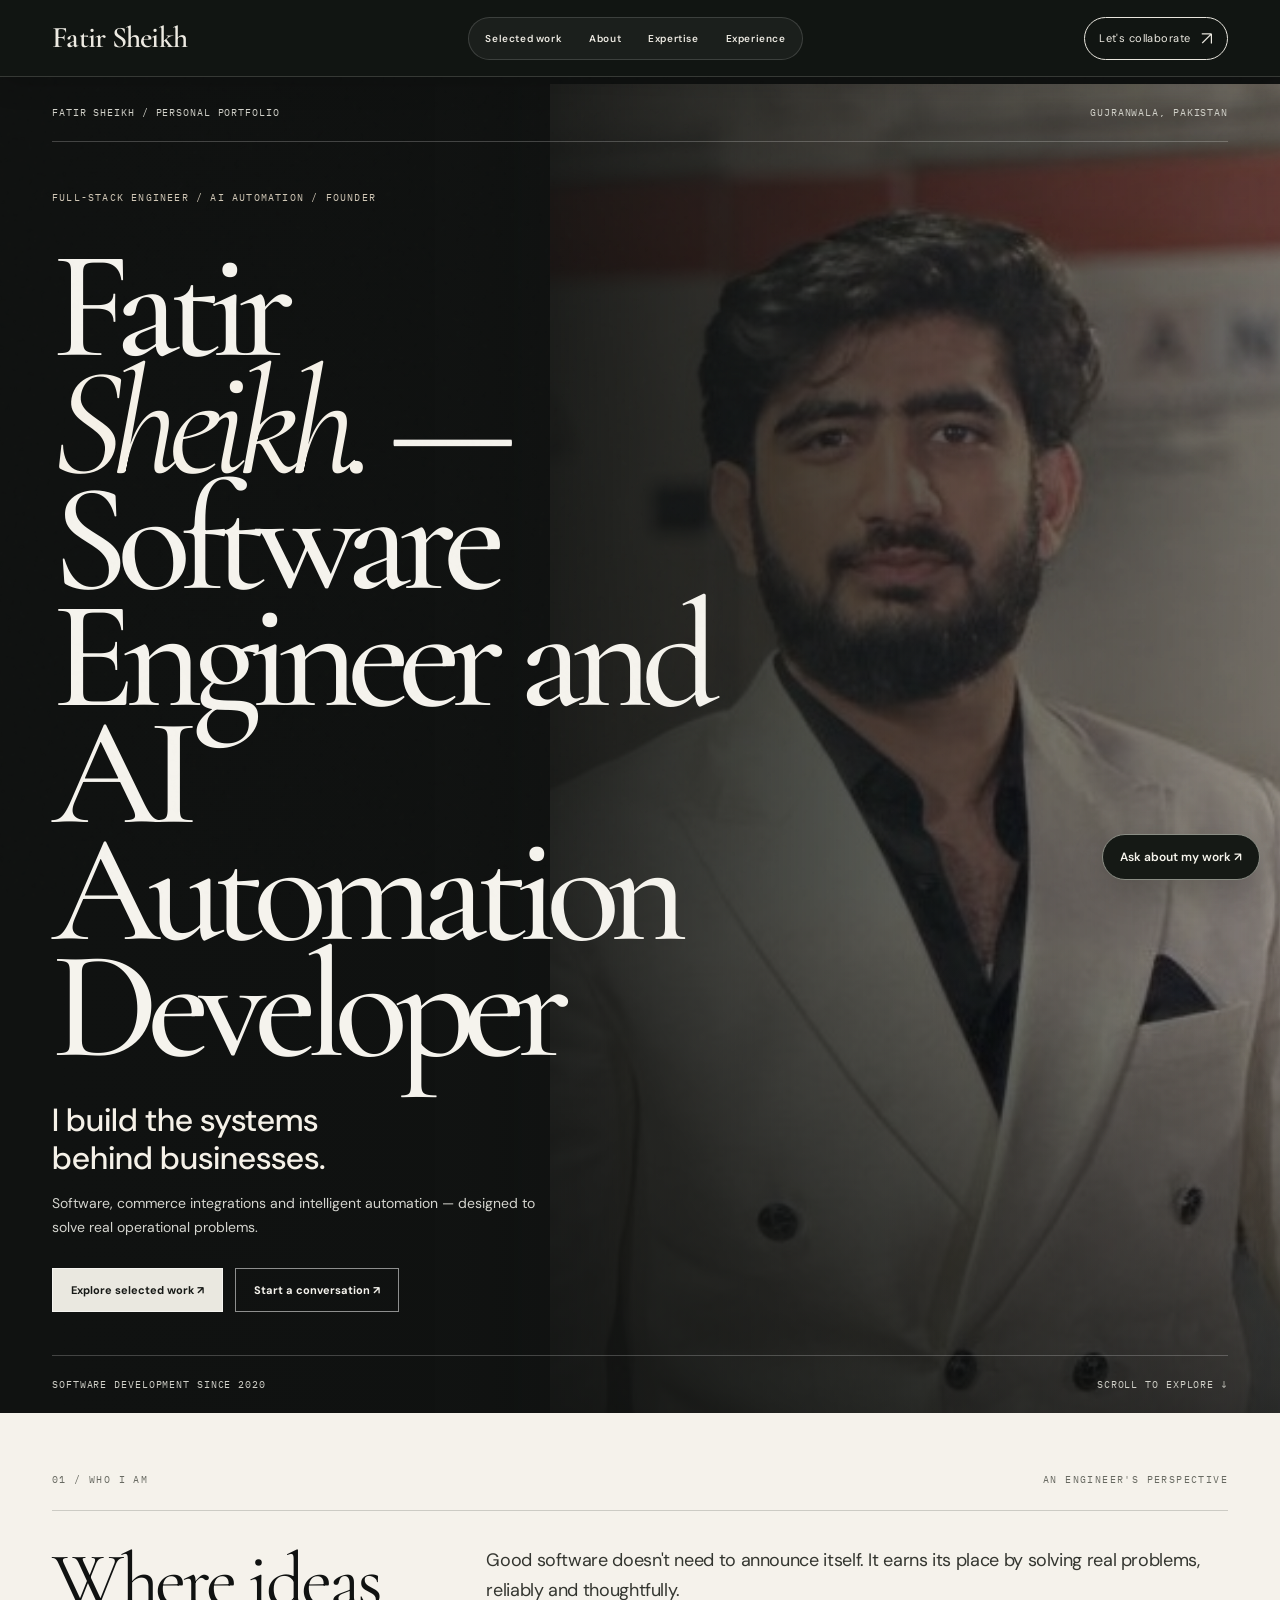
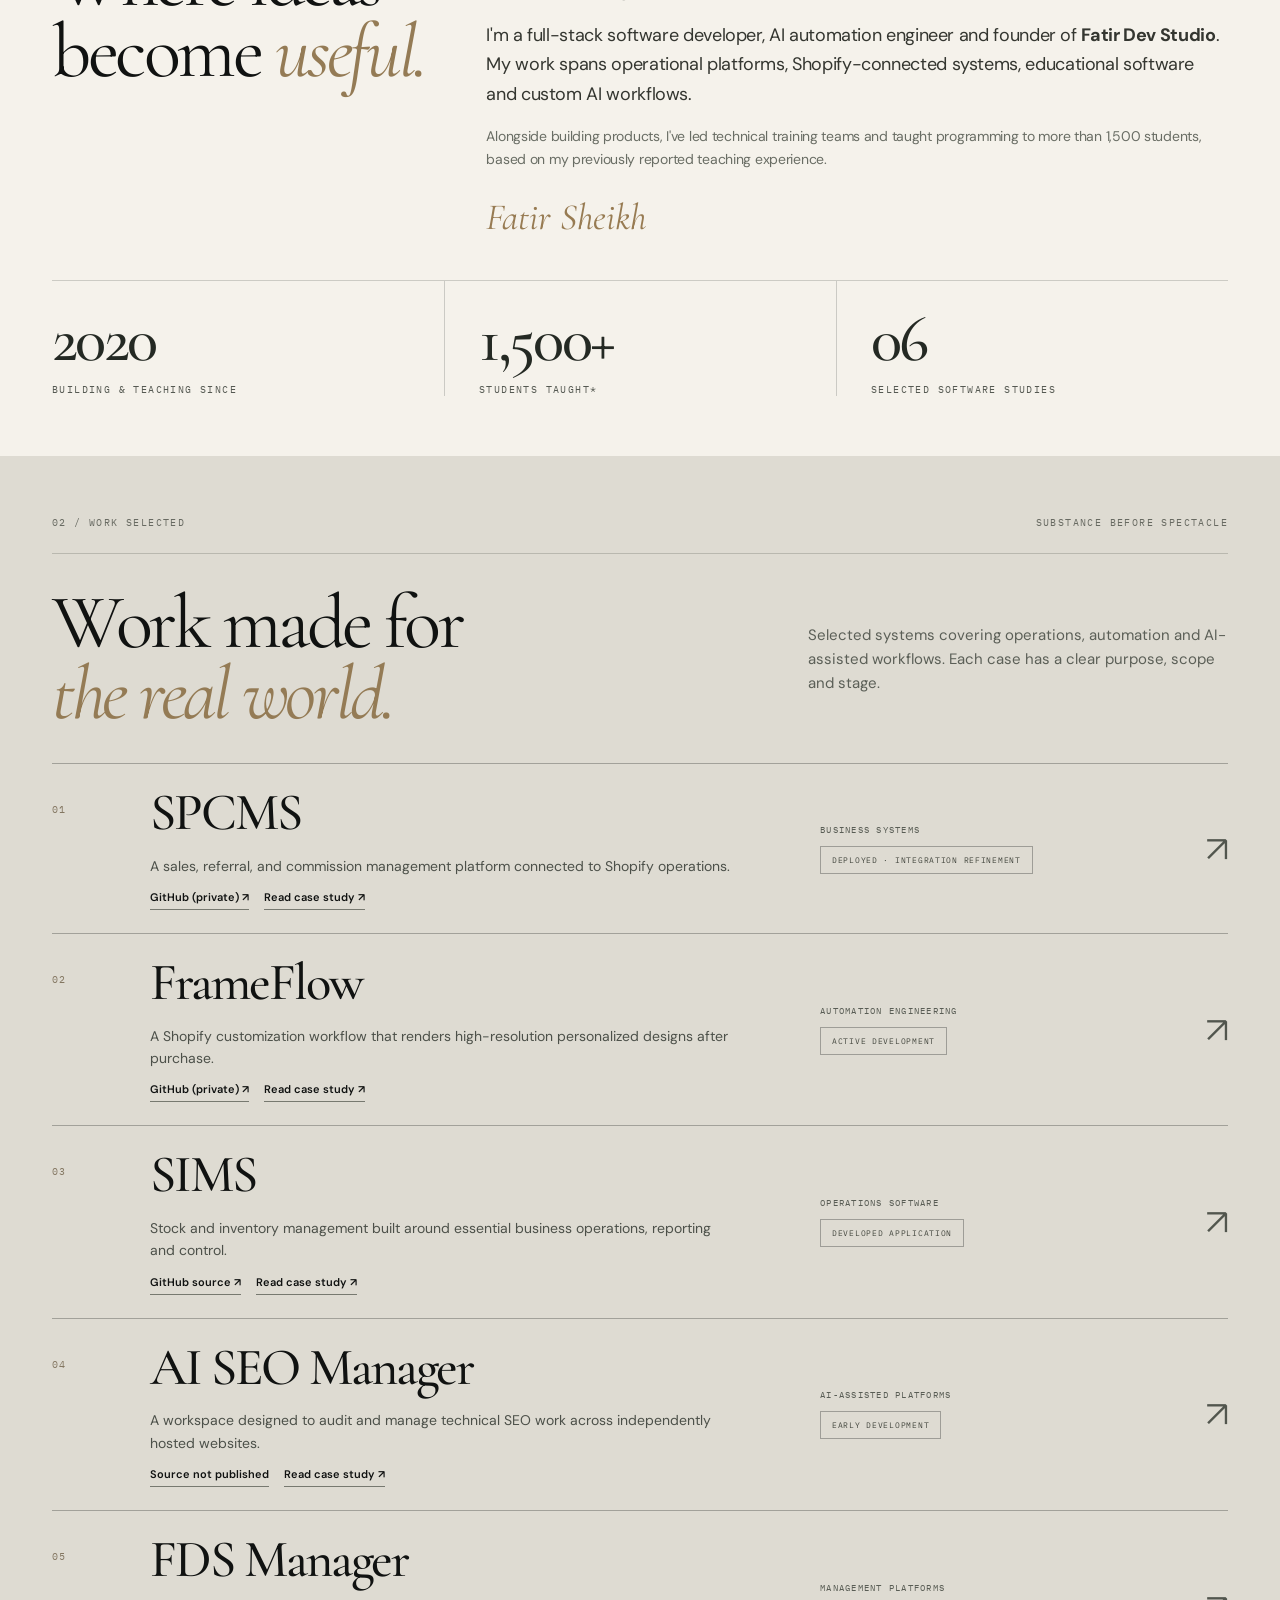
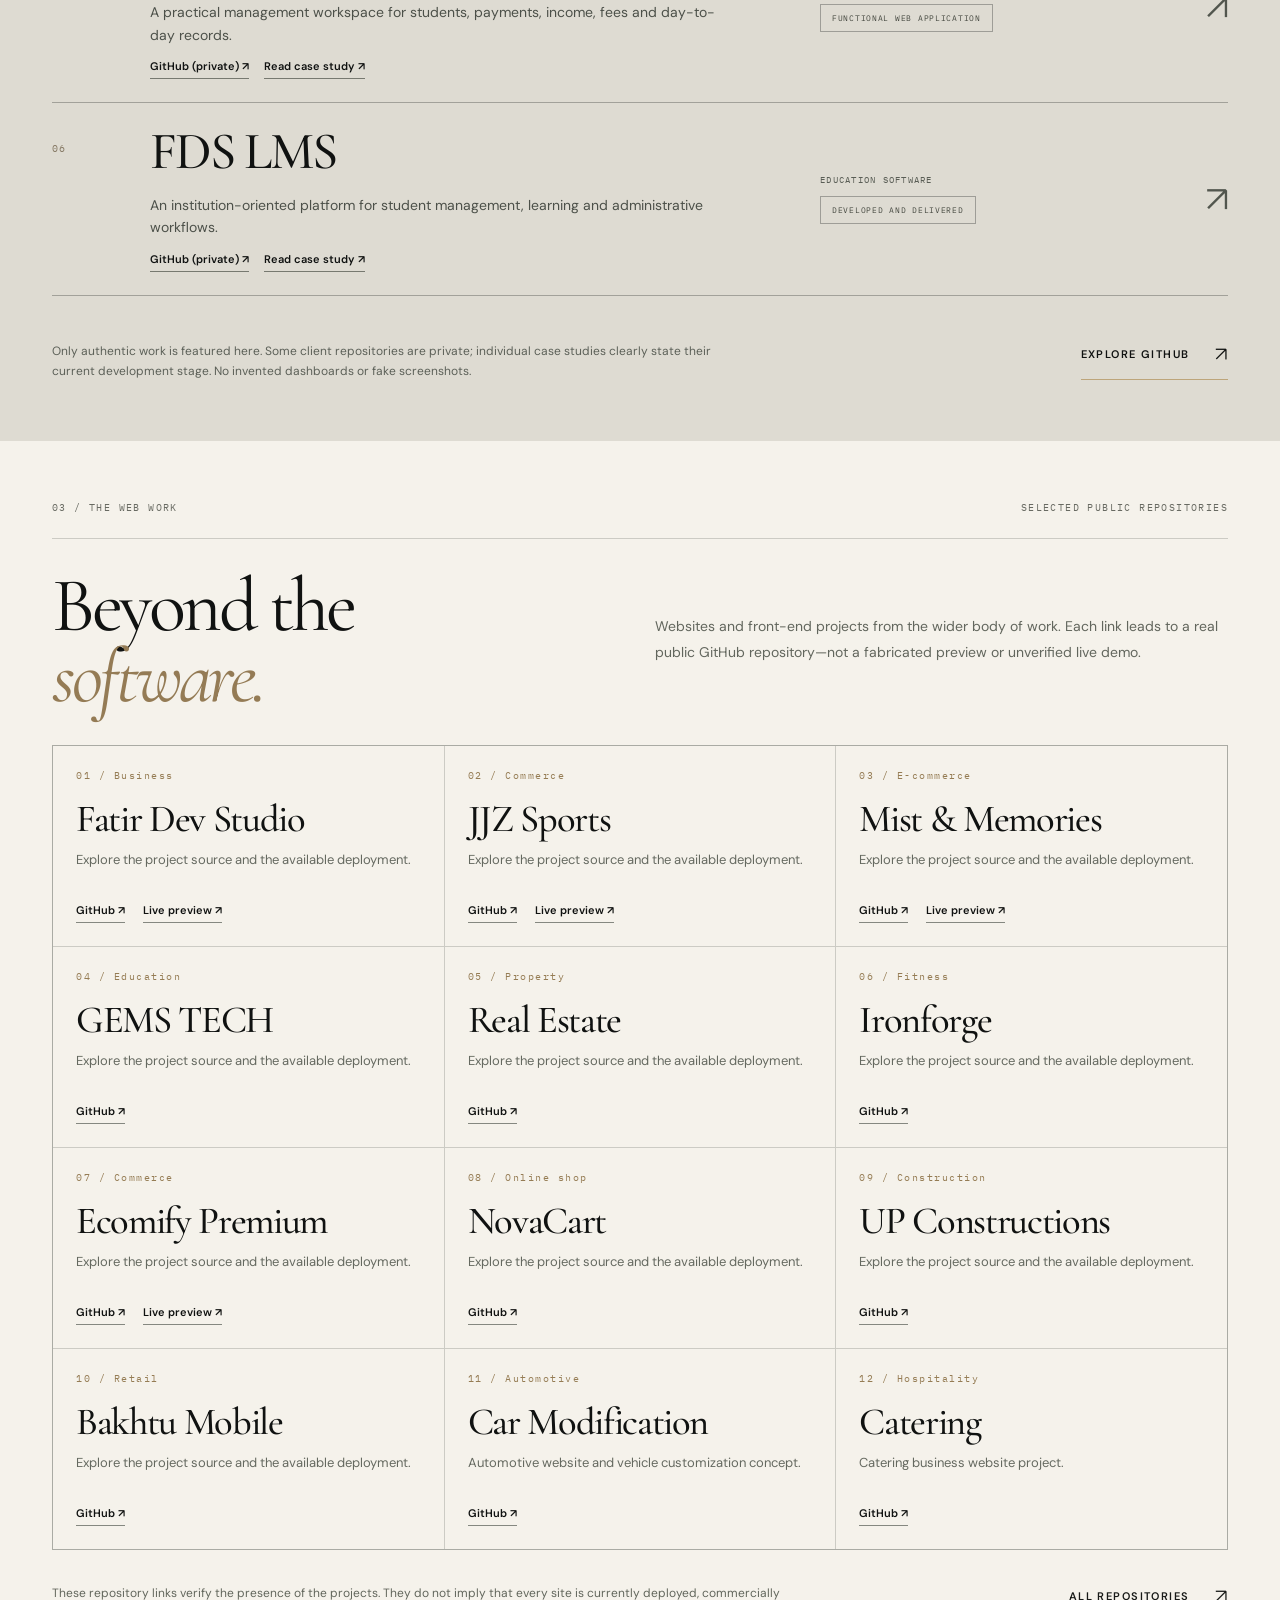
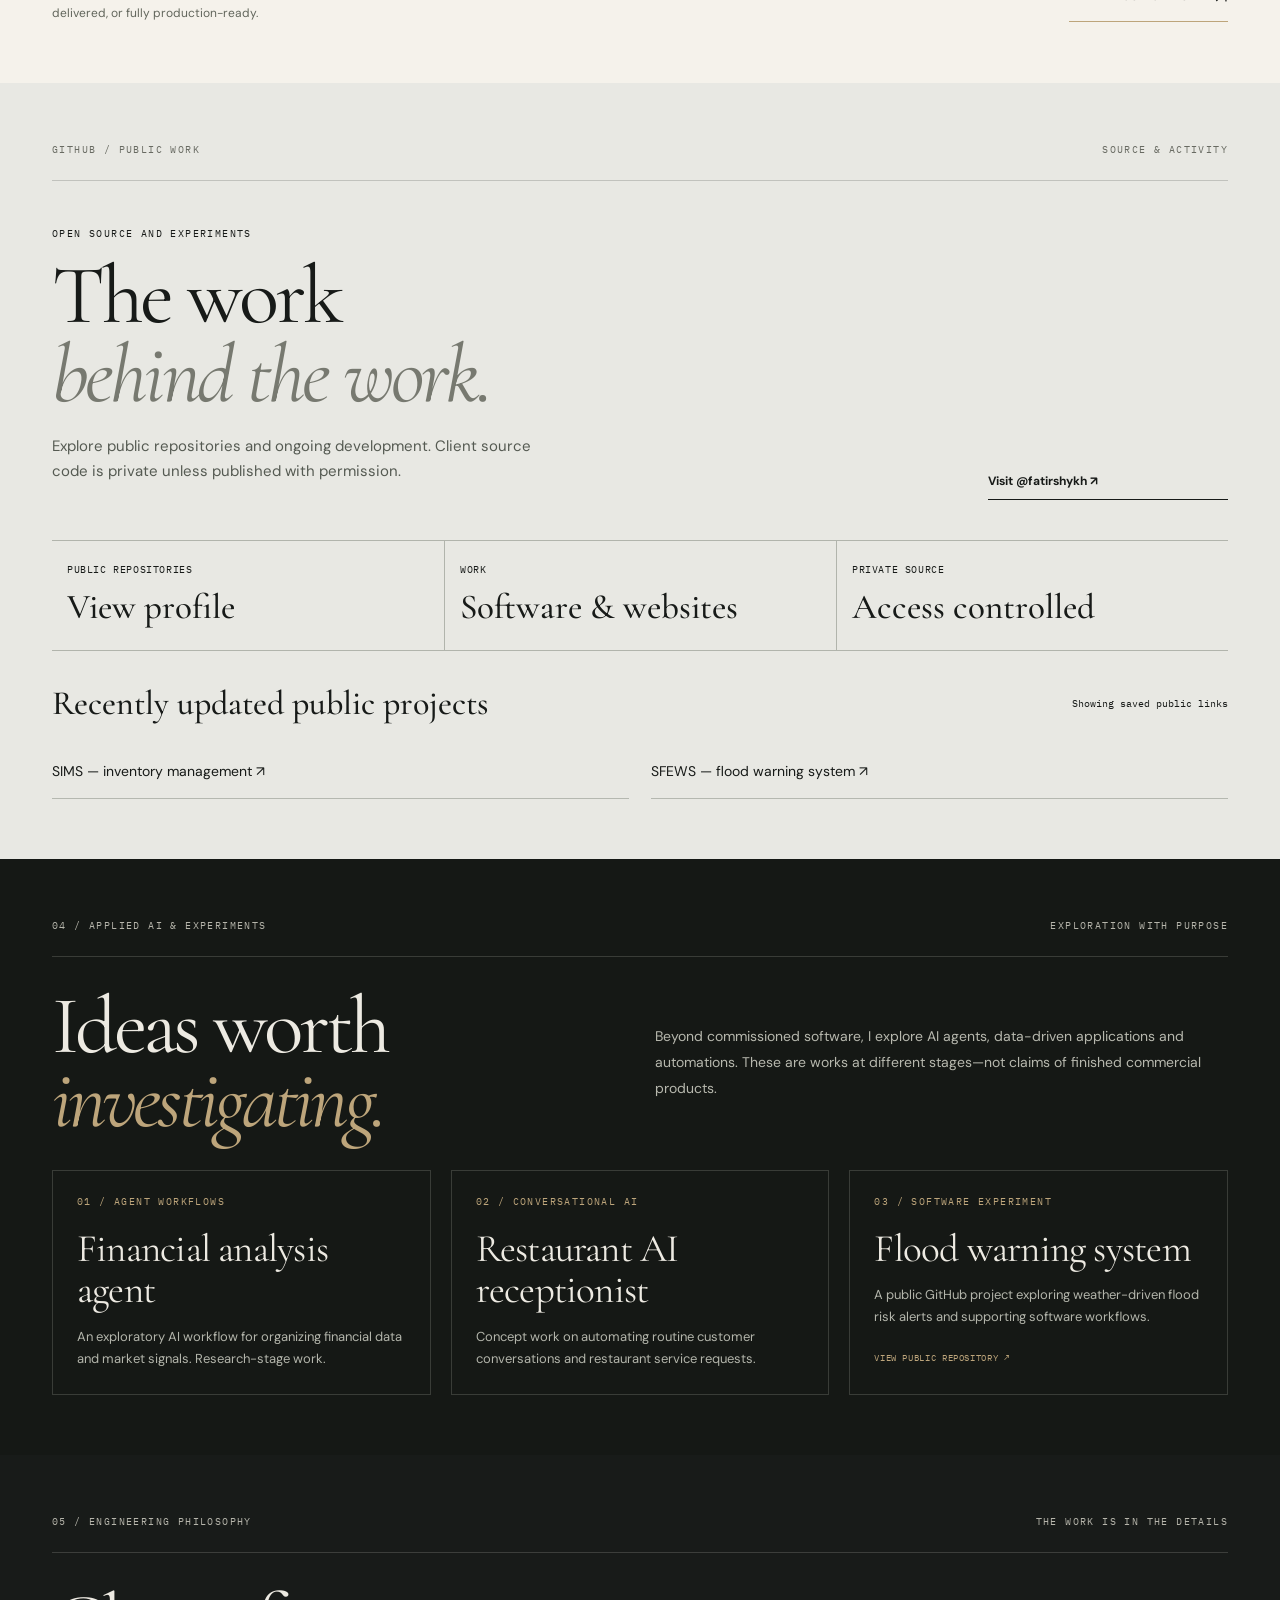
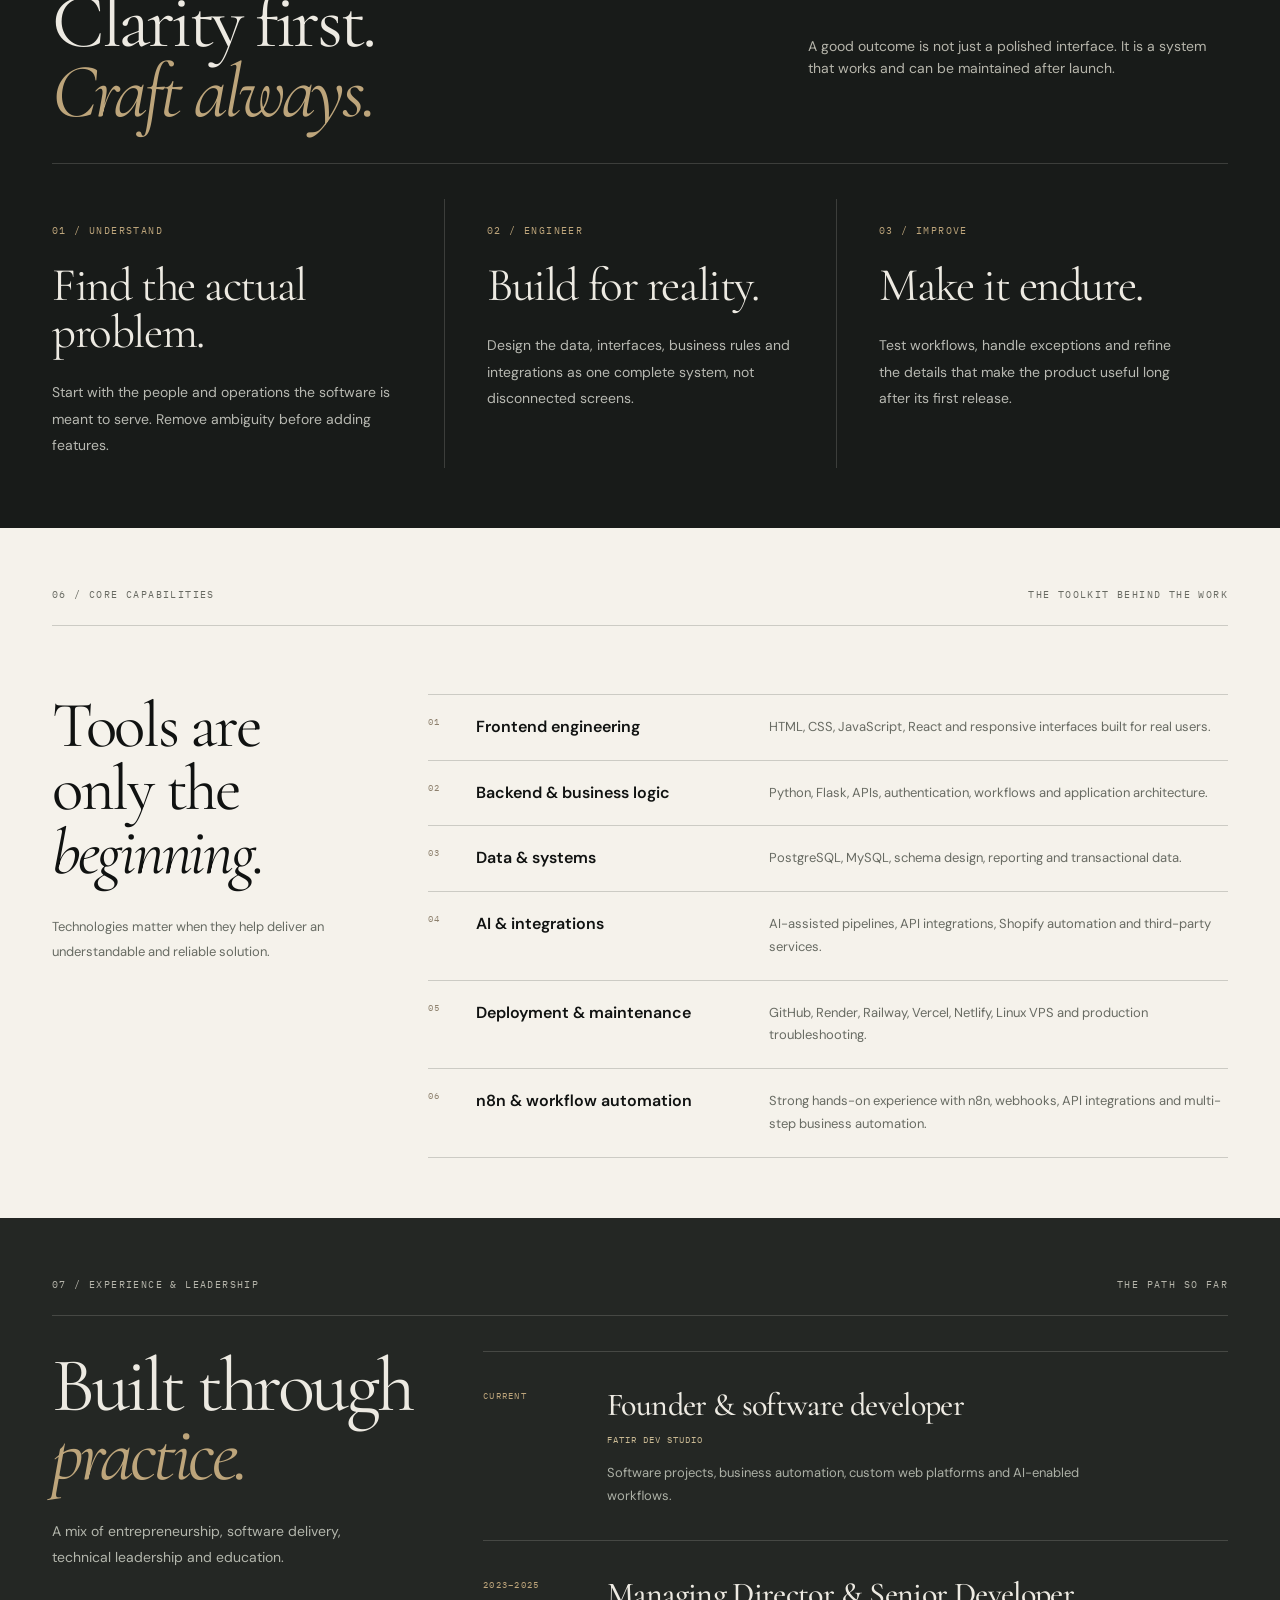
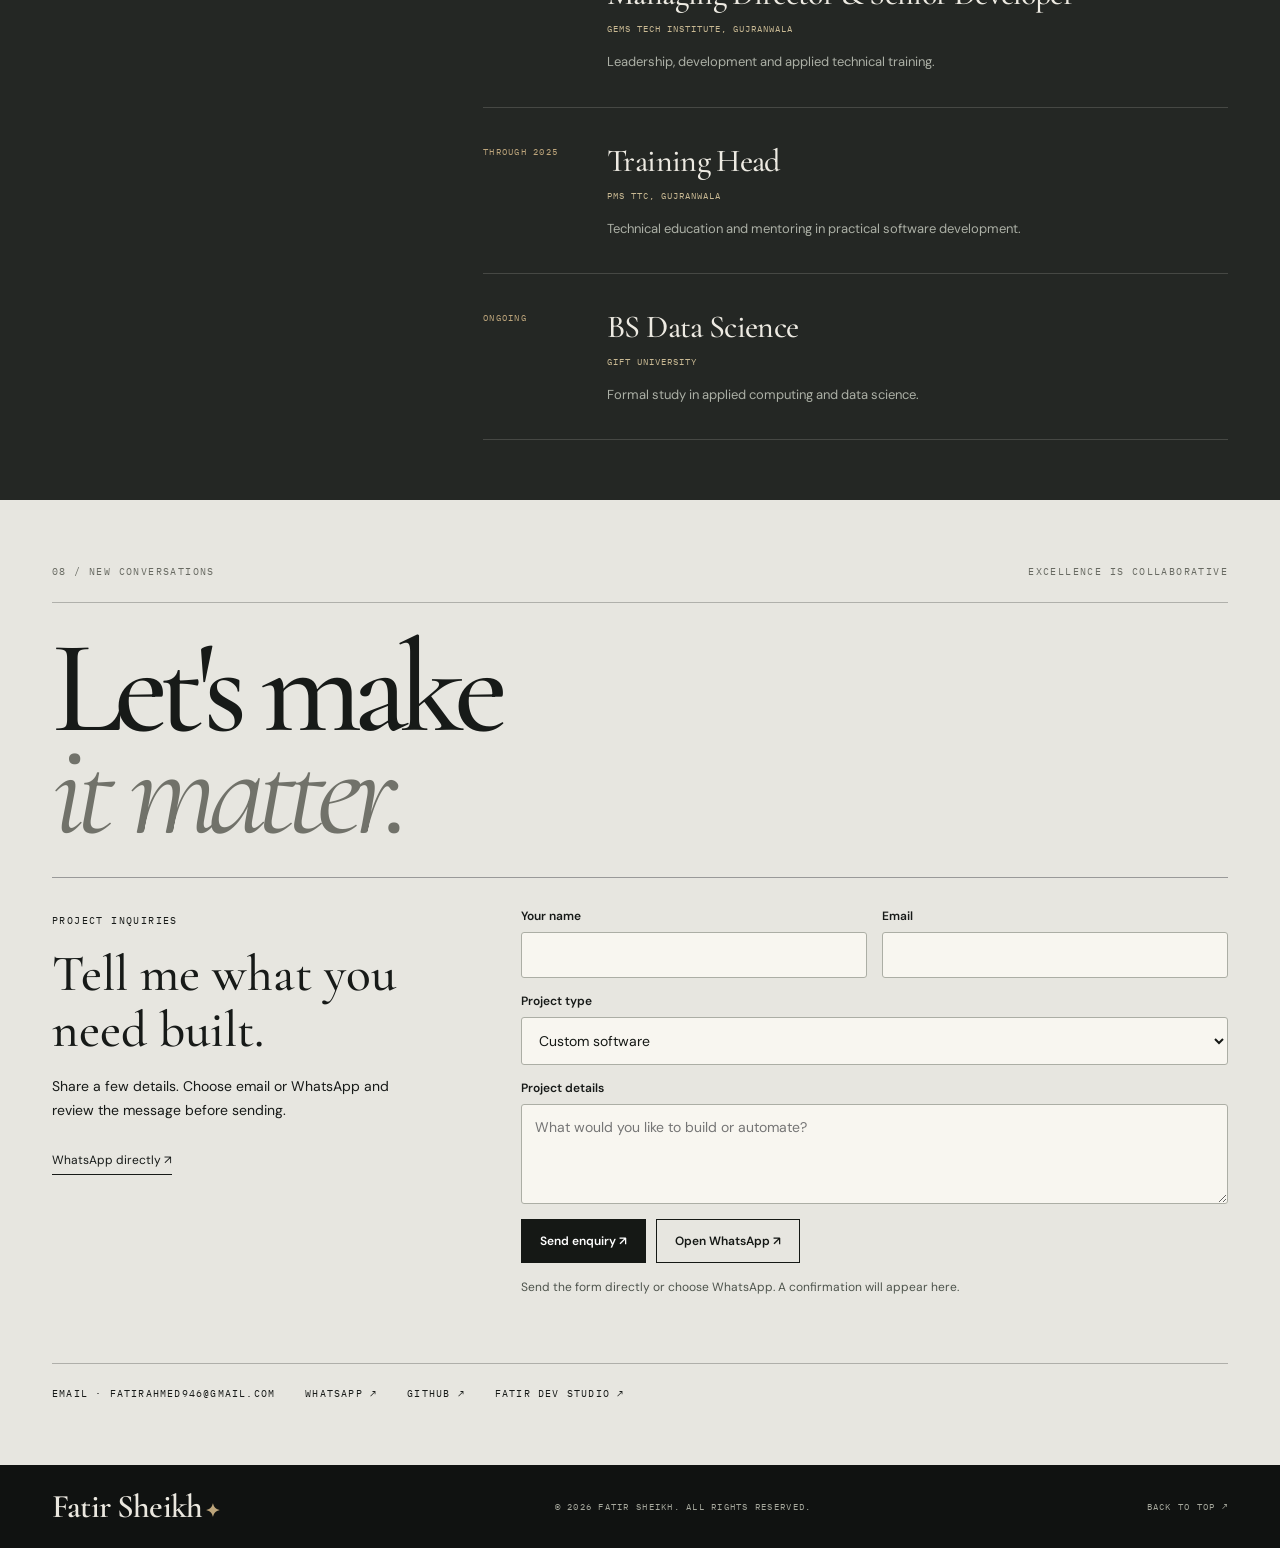
==== commit d95257e9: "Improve homepage SEO description and heading" ====
--- a/index.html
+++ b/index.html
@@ -7,11 +7,11 @@
     <title>Fatir Sheikh | Software Engineer, AI Automation &amp; Founder</title>
     <meta
       name="description"
-      content="Explore the work of Fatir Sheikh, a software engineer and founder of Fatir Dev Studio. Business software, AI automation, full-stack development and selected case studies."
+      content="Fatir Sheikh is a software engineer specializing in Python, Flask, AI automation and custom business software. Explore his portfolio and projects."
     />
     <meta name="author" content="Fatir Sheikh" />
     <meta name="robots" content="index,follow,max-image-preview:large" />
-    <link rel="canonical" href="https://portfoliofatir.netlify.app/" />
+    <link rel="canonical" href="https://fatirsheikhportfolio.vercel.app/" />
     <meta property="og:type" content="website" />
     <meta
       property="og:site_name"
@@ -23,12 +23,12 @@
     />
     <meta
       property="og:description"
-      content="Explore the work of Fatir Sheikh, a software engineer and founder of Fatir Dev Studio. Business software, AI automation, full-stack development and selected case studies."
+      content="Fatir Sheikh is a software engineer specializing in Python, Flask, AI automation and custom business software. Explore his portfolio and projects."
     />
-    <meta property="og:url" content="https://portfoliofatir.netlify.app/" />
+    <meta property="og:url" content="https://fatirsheikhportfolio.vercel.app/" />
     <meta
       property="og:image"
-      content="https://portfoliofatir.netlify.app/assets/img/share-card.png"
+      content="https://fatirsheikhportfolio.vercel.app/assets/img/share-card.png"
     />
     <meta
       property="og:image:alt"
@@ -41,11 +41,11 @@
     />
     <meta
       name="twitter:description"
-      content="Explore the work of Fatir Sheikh, a software engineer and founder of Fatir Dev Studio. Business software, AI automation, full-stack development and selected case studies."
+      content="Fatir Sheikh is a software engineer specializing in Python, Flask, AI automation and custom business software. Explore his portfolio and projects."
     />
     <meta
       name="twitter:image"
-      content="https://portfoliofatir.netlify.app/assets/img/share-card.png"
+      content="https://fatirsheikhportfolio.vercel.app/assets/img/share-card.png"
     />
     <link rel="icon" type="image/svg+xml" href="assets/img/favicon.svg" />
     <link rel="preconnect" href="https://fonts.googleapis.com" />
@@ -61,9 +61,9 @@
         "@graph": [
           {
             "@type": "Person",
-            "@id": "https://portfoliofatir.netlify.app/#fatir",
+            "@id": "https://fatirsheikhportfolio.vercel.app/#fatir",
             "name": "Fatir Sheikh",
-            "url": "https://portfoliofatir.netlify.app/",
+            "url": "https://fatirsheikhportfolio.vercel.app/",
             "email": "fatirahmed946@gmail.com",
             "jobTitle": "Software Engineer and AI Automation Developer",
             "worksFor": {
@@ -84,20 +84,20 @@
           },
           {
             "@type": "WebSite",
-            "@id": "https://portfoliofatir.netlify.app/#website",
-            "url": "https://portfoliofatir.netlify.app/",
+            "@id": "https://fatirsheikhportfolio.vercel.app/#website",
+            "url": "https://fatirsheikhportfolio.vercel.app/",
             "name": "Fatir Sheikh \u2014 Software Engineer",
             "inLanguage": "en"
           },
           {
             "@type": "ProfilePage",
-            "@id": "https://portfoliofatir.netlify.app/#page",
-            "url": "https://portfoliofatir.netlify.app/",
+            "@id": "https://fatirsheikhportfolio.vercel.app/#page",
+            "url": "https://fatirsheikhportfolio.vercel.app/",
             "name": "Fatir Sheikh | Software Engineer, AI Automation & Founder",
             "isPartOf": {
-              "@id": "https://portfoliofatir.netlify.app/#website"
+              "@id": "https://fatirsheikhportfolio.vercel.app/#website"
             },
-            "about": { "@id": "https://portfoliofatir.netlify.app/#fatir" }
+            "mainEntity": { "@id": "https://fatirsheikhportfolio.vercel.app/#fatir" }
           }
         ]
       }
@@ -179,7 +179,7 @@
             <span class="hero-v3-label"
               >FULL-STACK ENGINEER / AI AUTOMATION / FOUNDER</span
             >
-            <h1 id="heroTitle">Fatir<br /><em>Sheikh.</em></h1>
+            <h1 id="heroTitle">Fatir<br /><em>Sheikh.</em><span class="sr-only"> — Software Engineer and AI Automation Developer</span></h1>
             <p class="hero-v3-statement">
               I build the systems<br />behind businesses.
             </p>
@@ -889,7 +889,7 @@
                 </div>
               </article>
               <article class="journey-item" data-reveal>
-                <span class="mono">THRU 2025</span>
+                <span class="mono">THROUGH 2025</span>
                 <div>
                   <h3>Training Head</h3>
                   <div class="place">PMS TTC, Gujranwala</div>
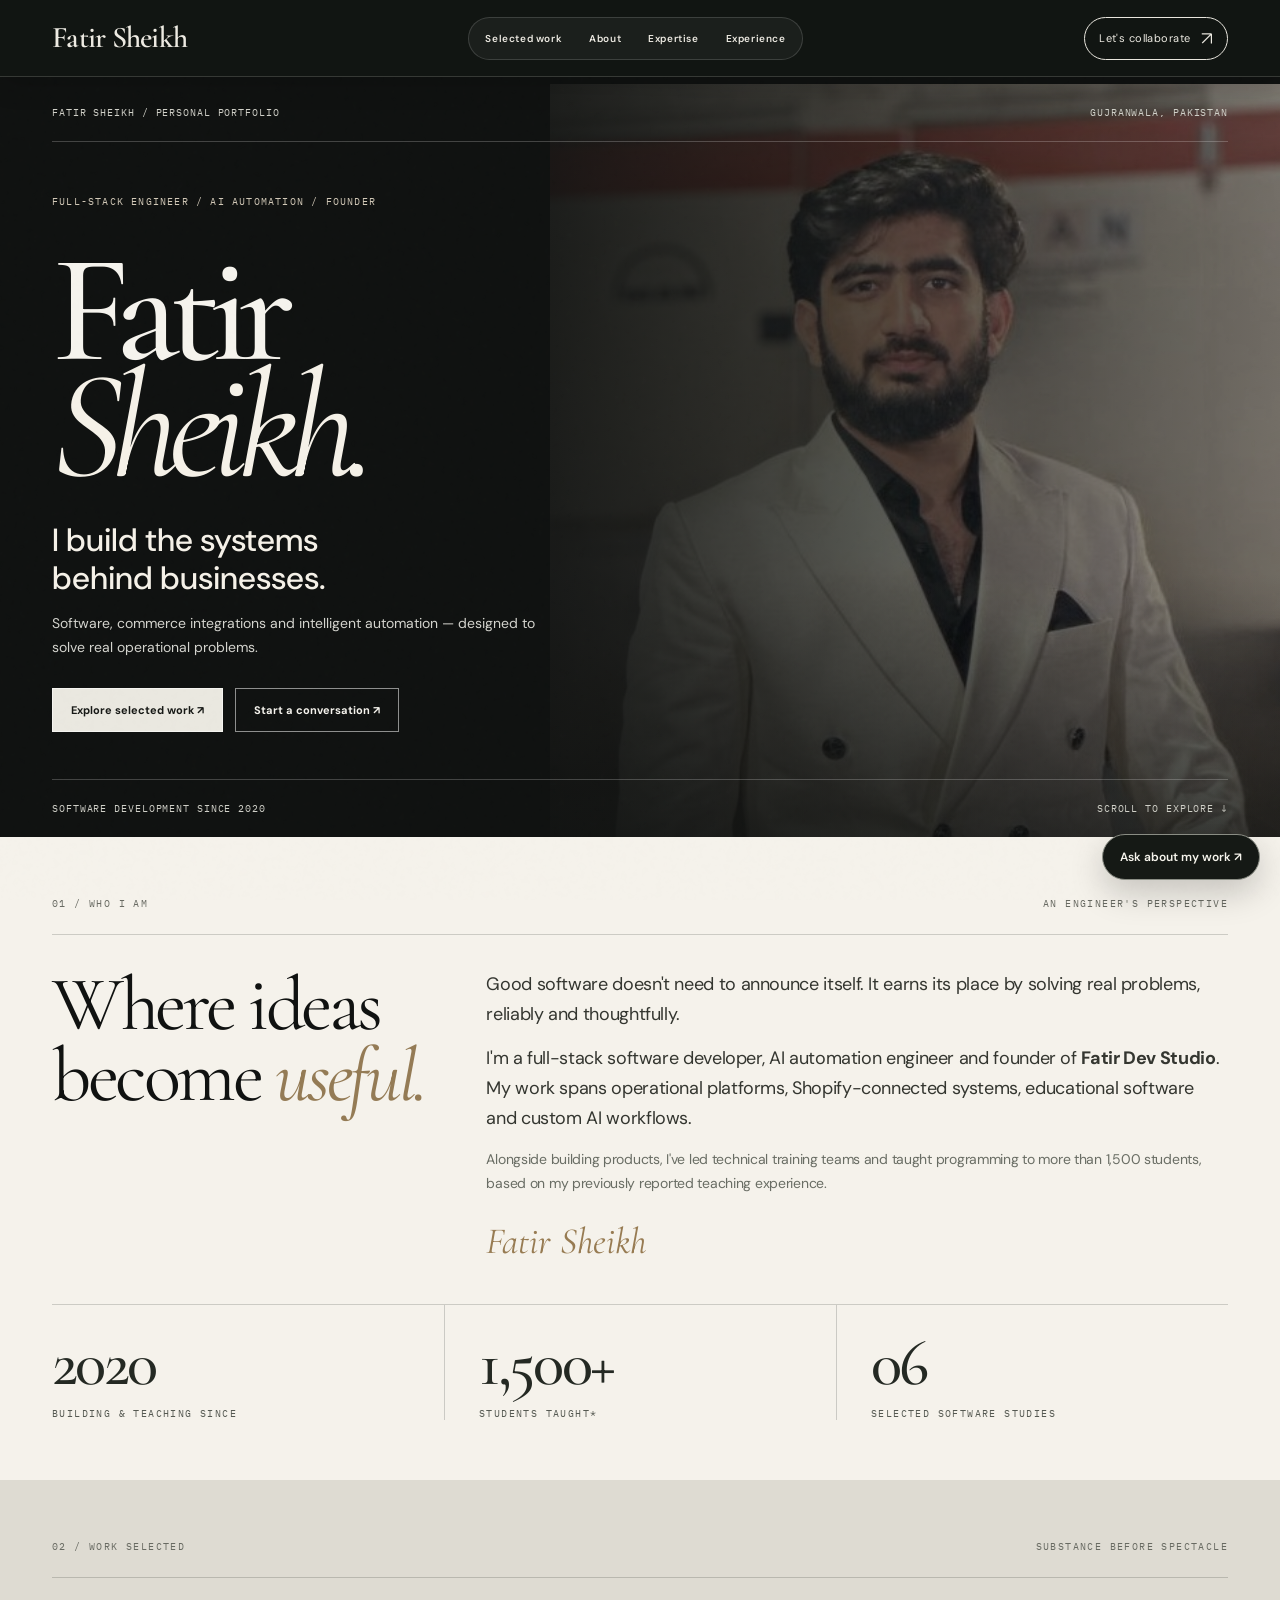
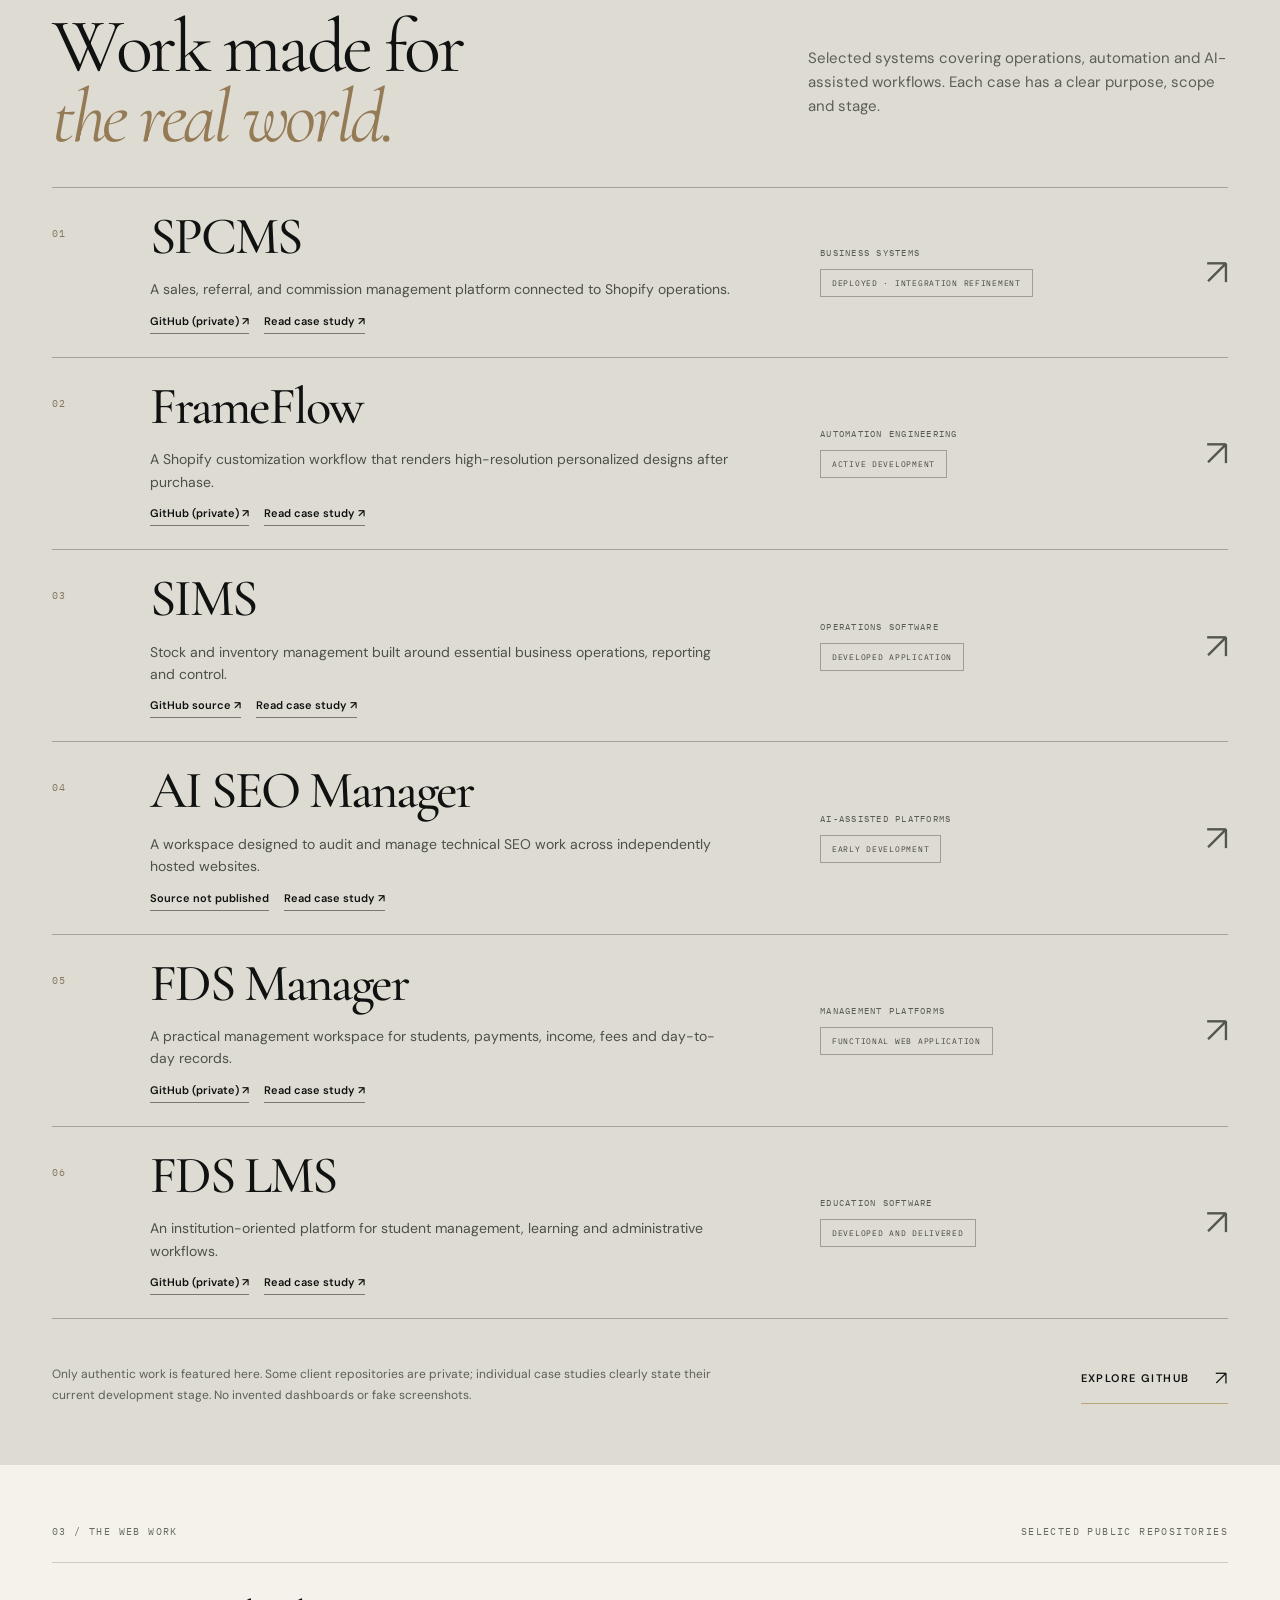
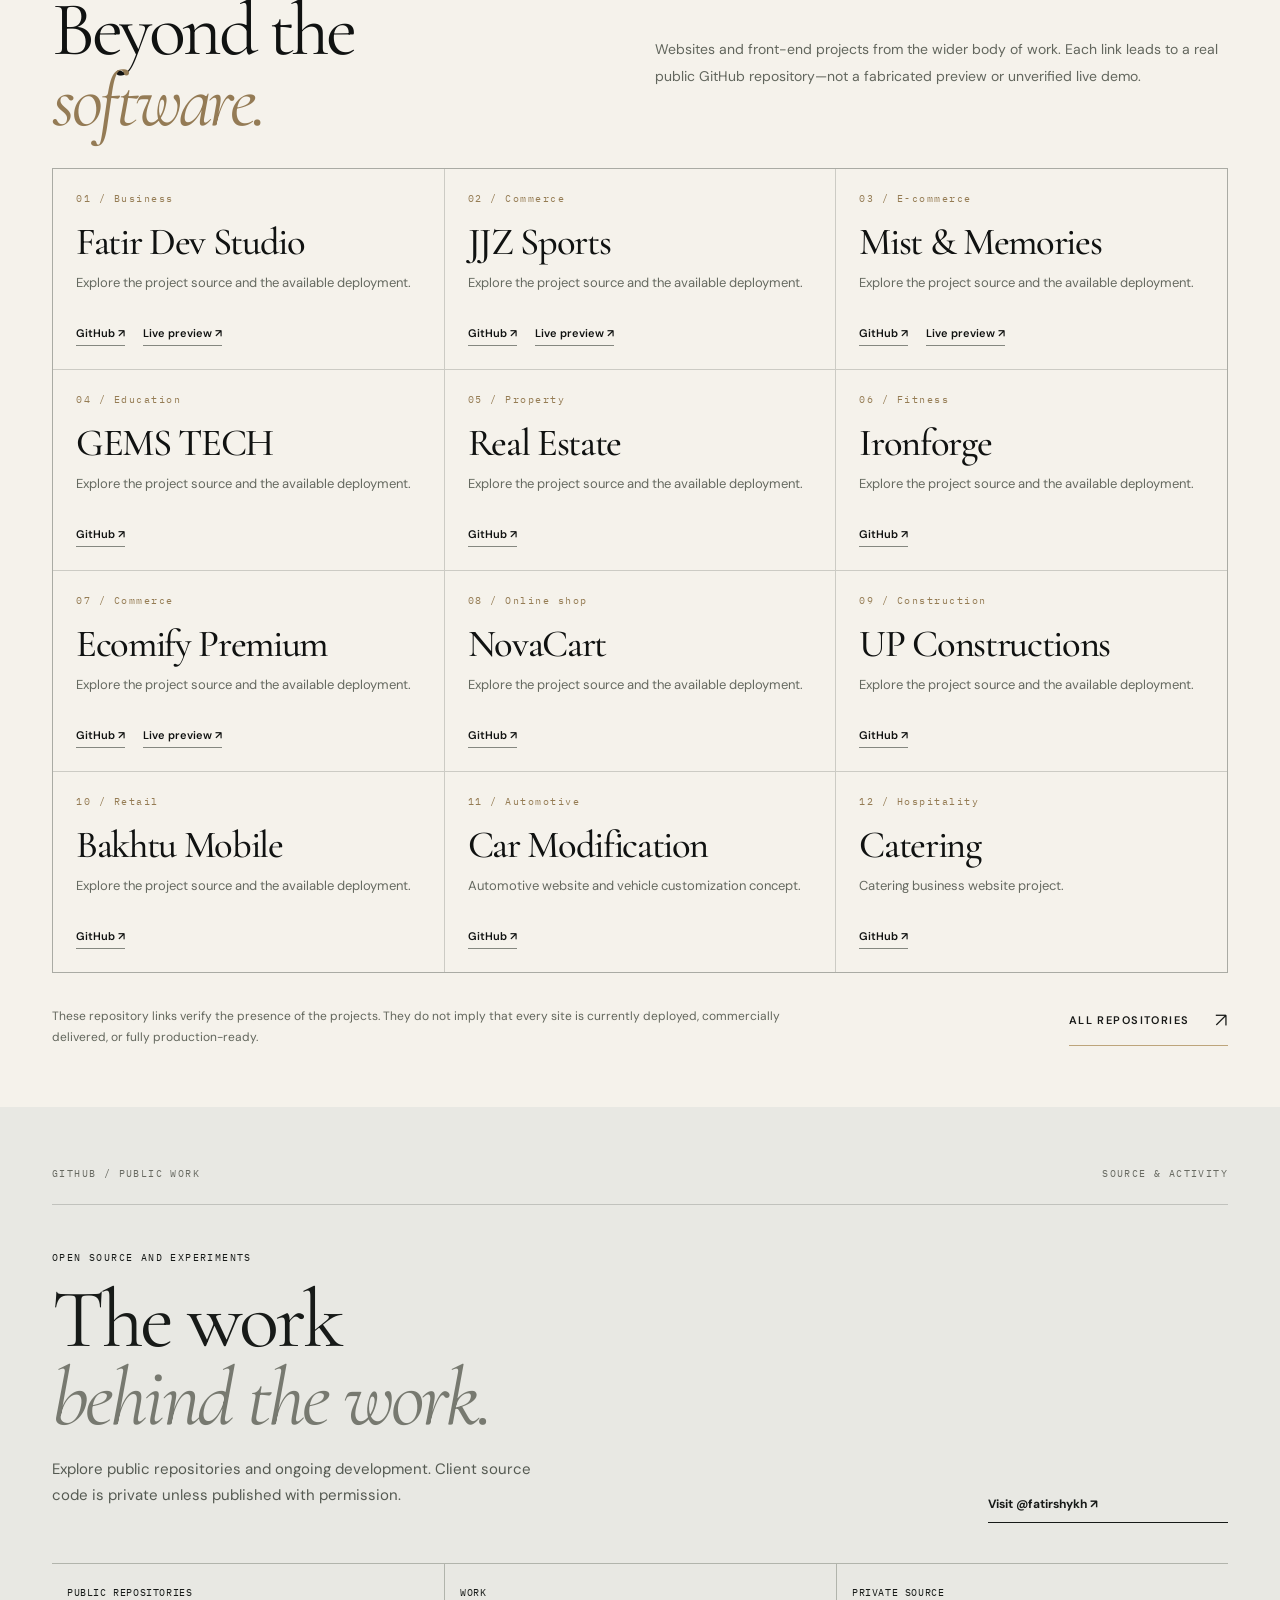
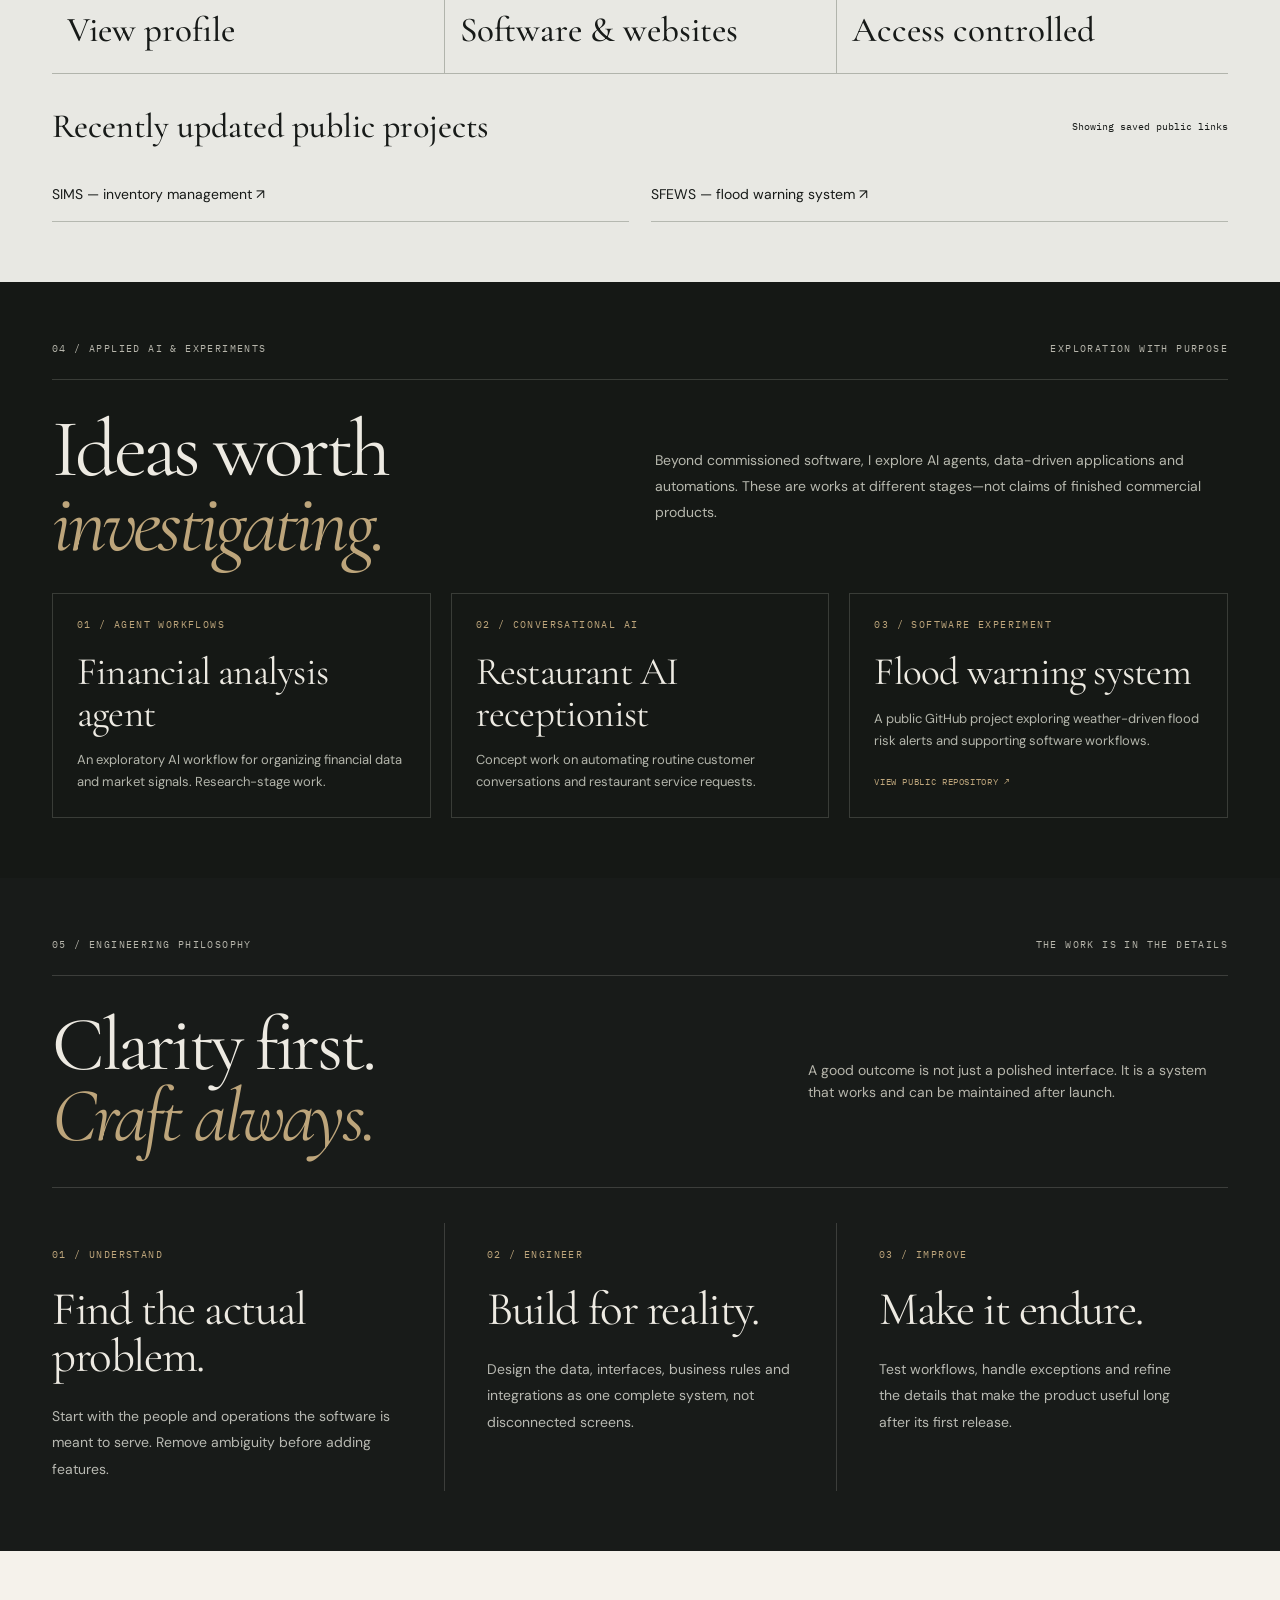
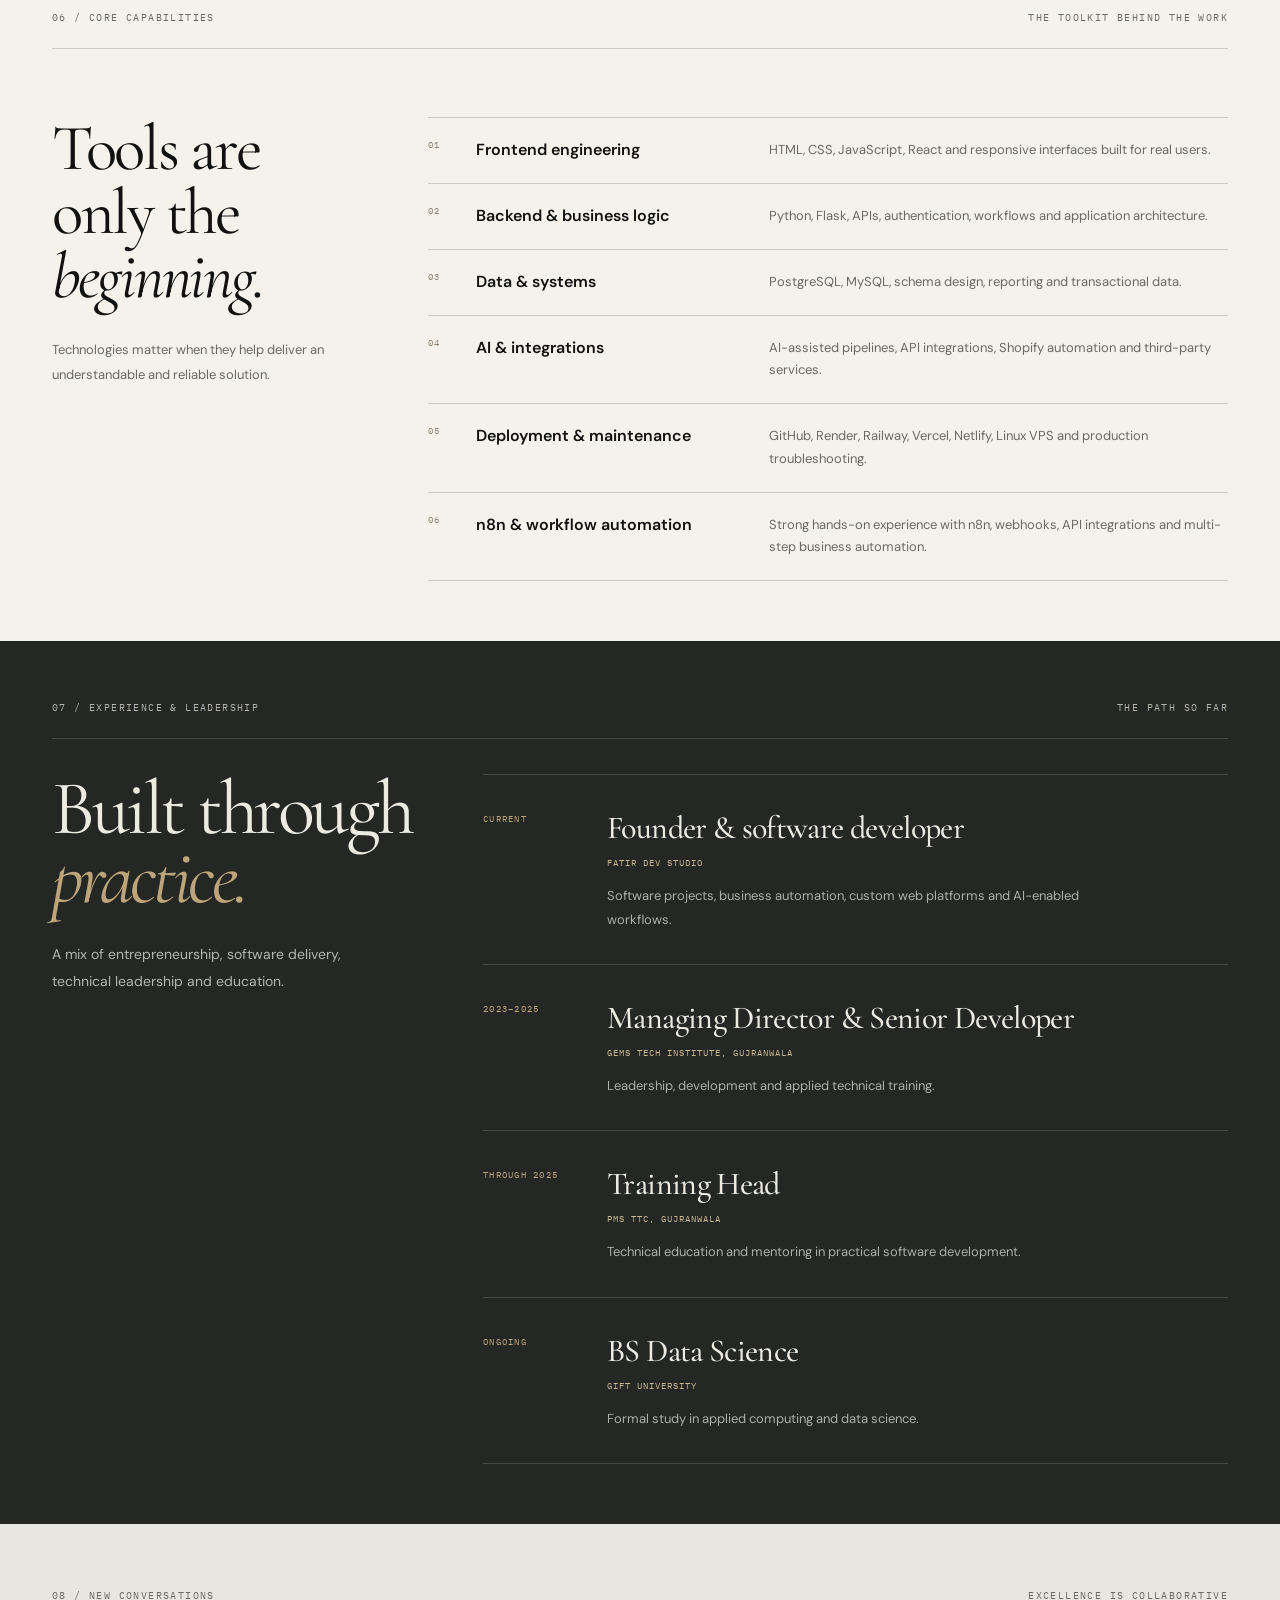
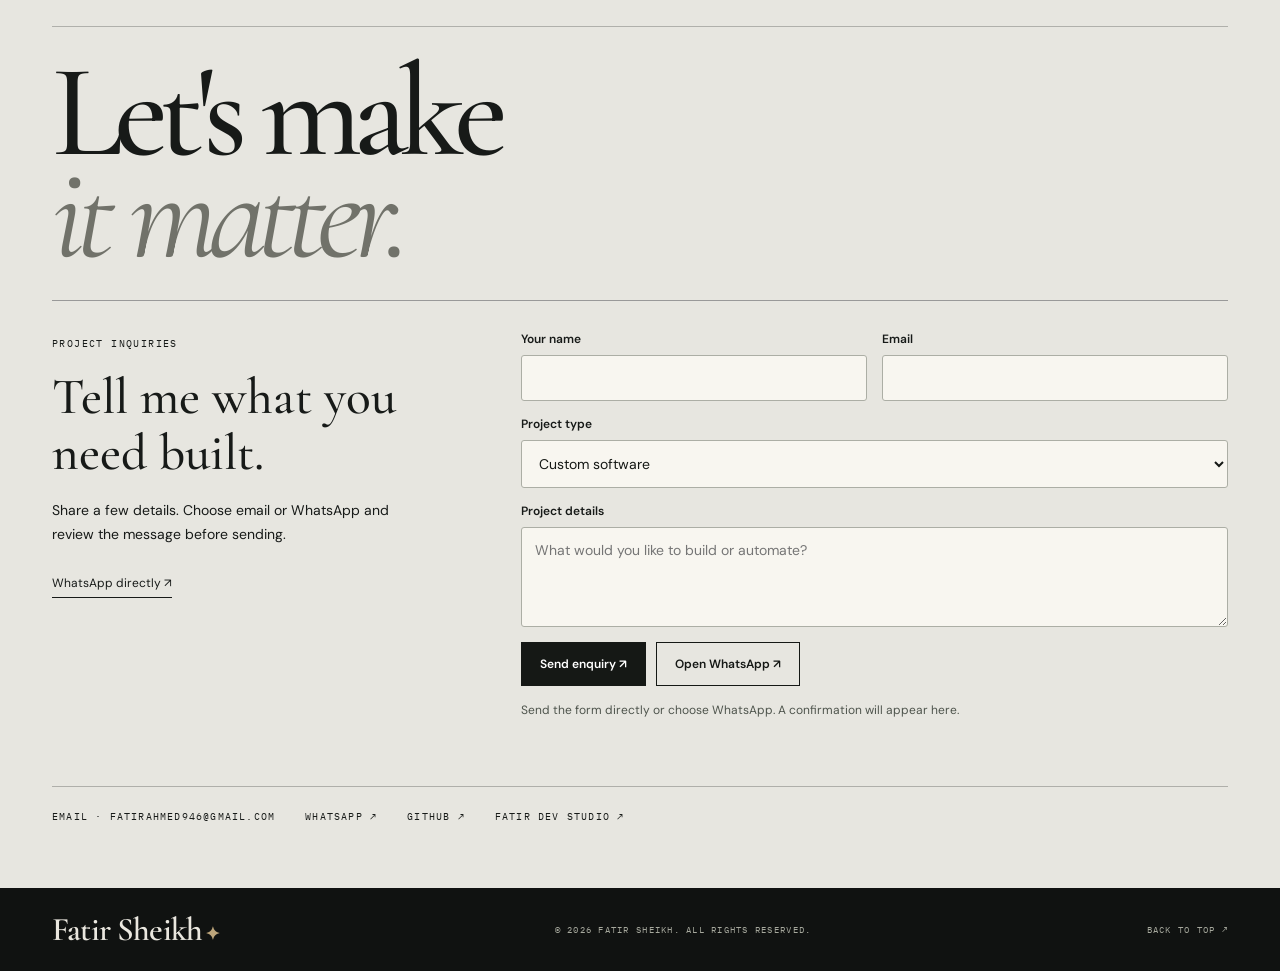
==== commit 130beed9: "Restore original premium portfolio hero" ====
--- a/index.html
+++ b/index.html
@@ -179,7 +179,7 @@
             <span class="hero-v3-label"
               >FULL-STACK ENGINEER / AI AUTOMATION / FOUNDER</span
             >
-            <h1 id="heroTitle">Fatir<br /><em>Sheikh.</em><span class="sr-only"> — Software Engineer and AI Automation Developer</span></h1>
+            <h1 id="heroTitle">Fatir<br /><em>Sheikh.</em></h1>
             <p class="hero-v3-statement">
               I build the systems<br />behind businesses.
             </p>
